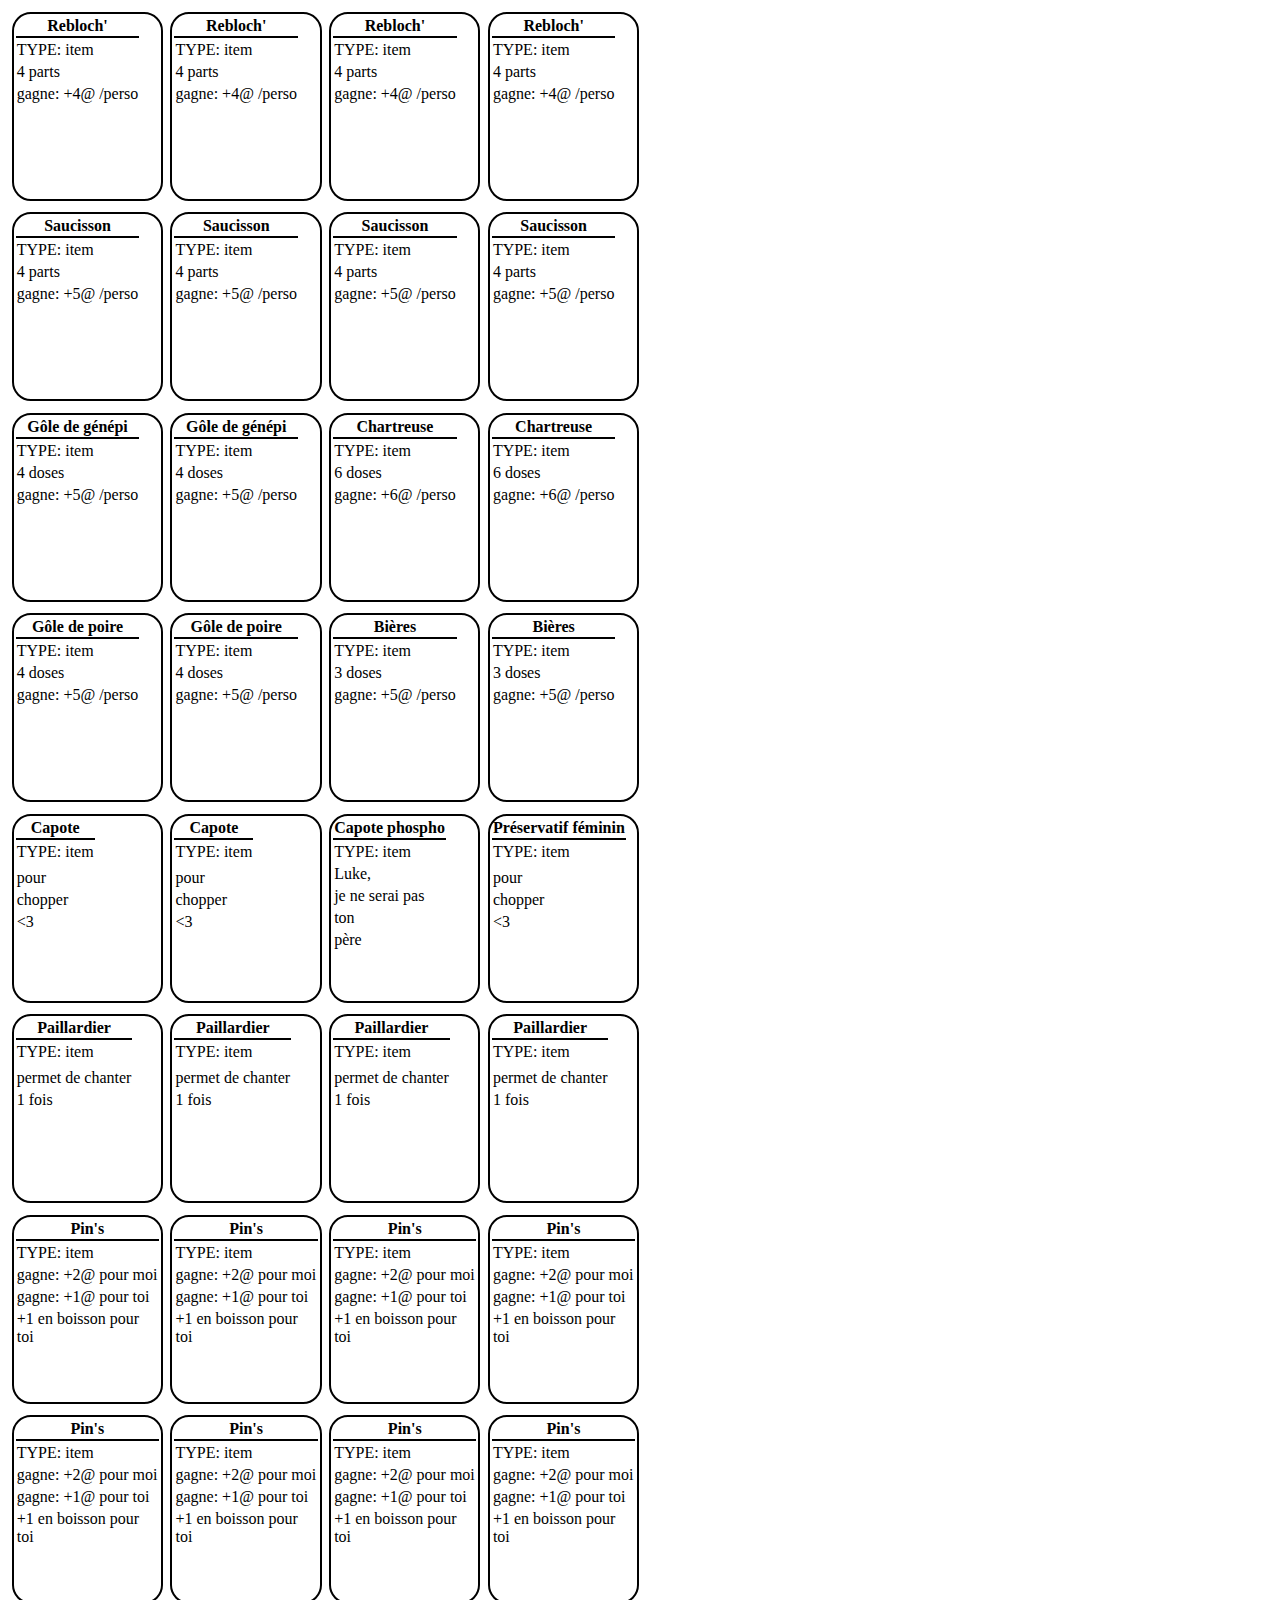
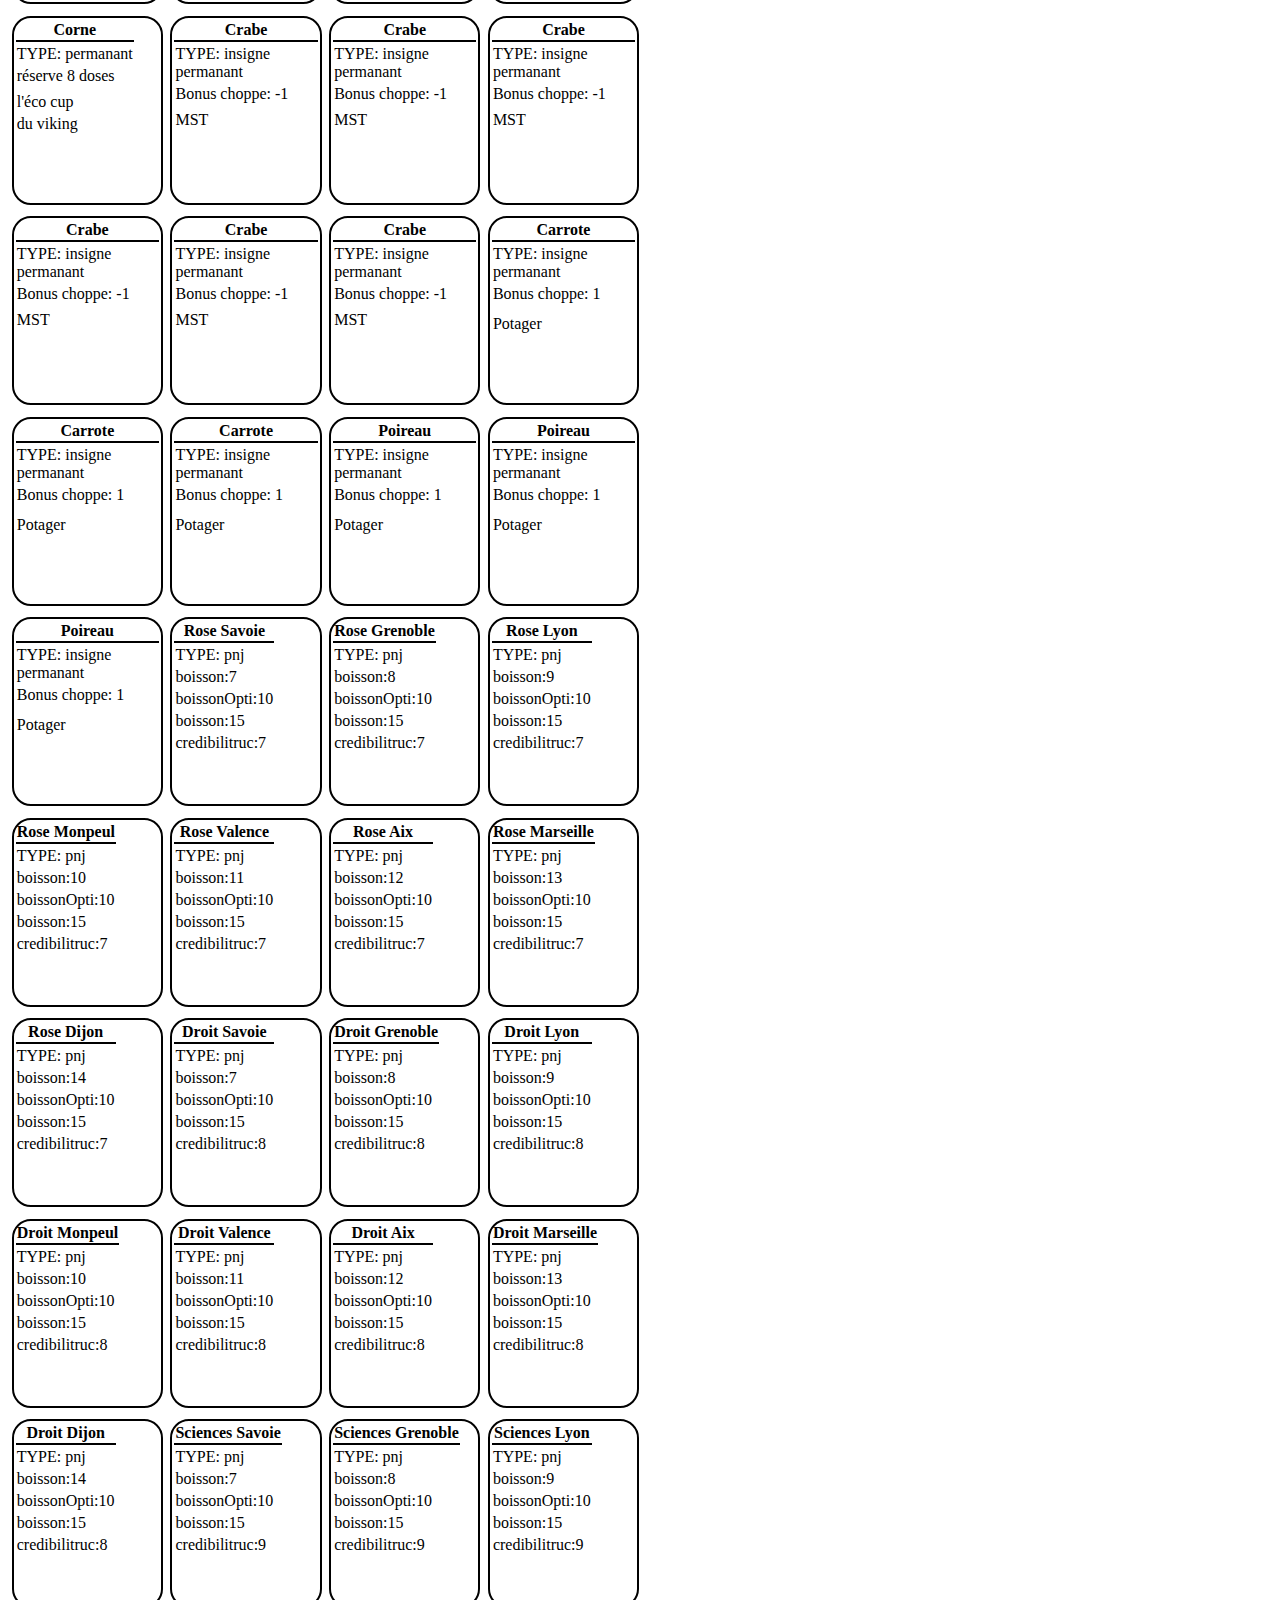
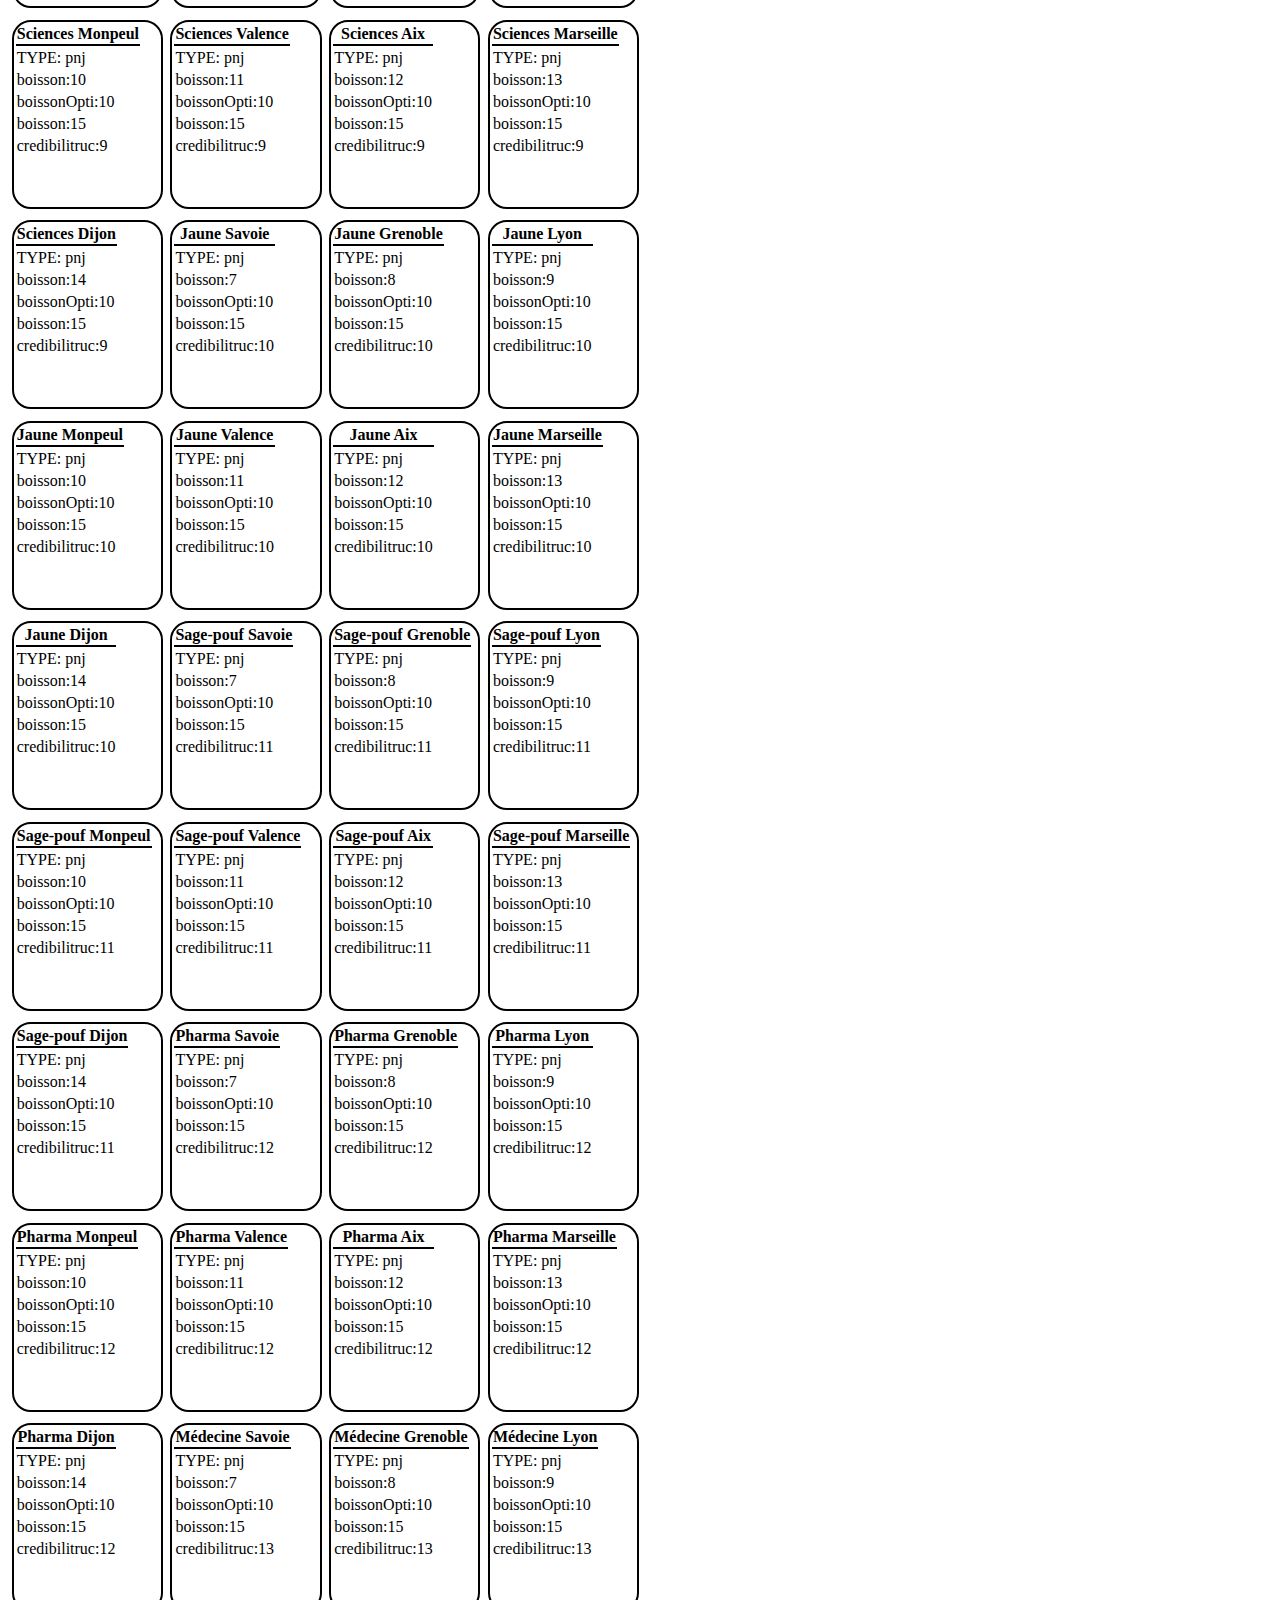
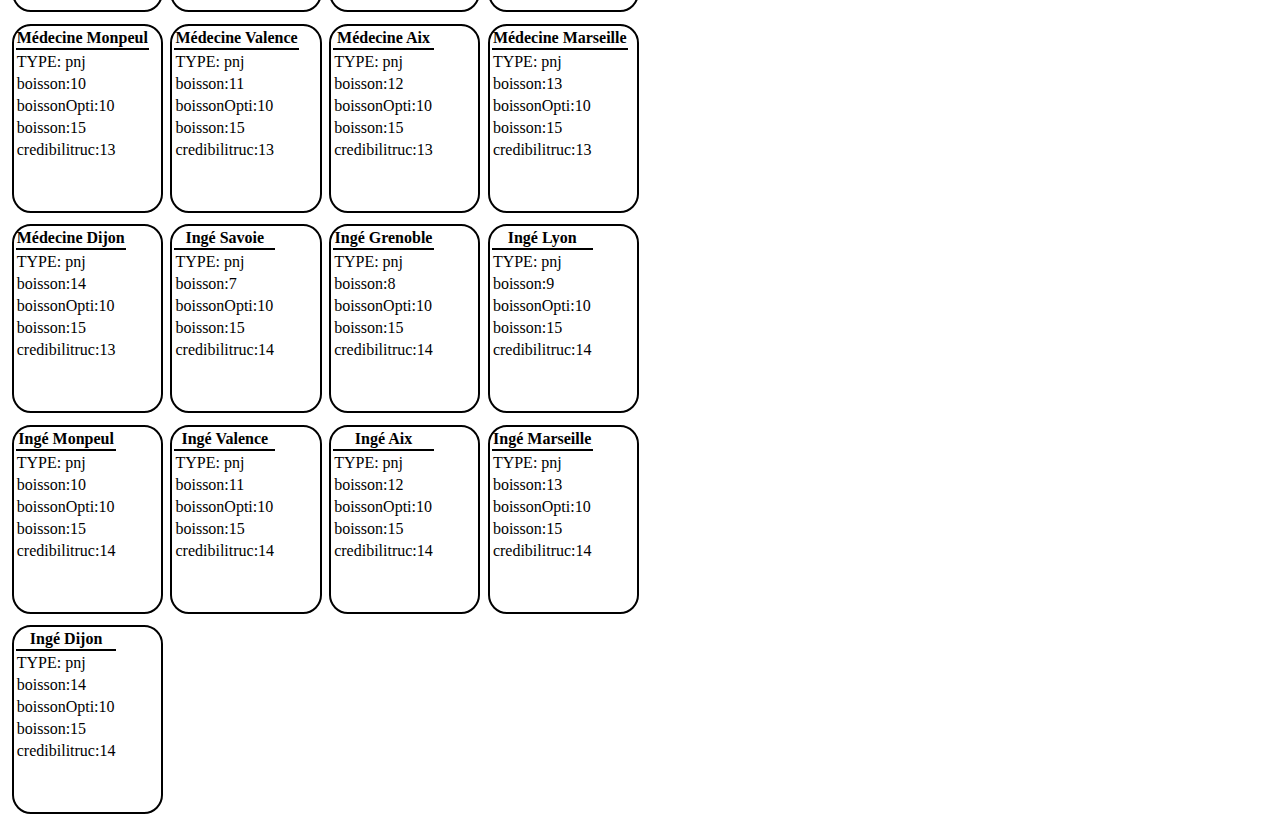
==== cartes.html @ f2baaf4b "suppression du verre" ====
<!DOCTYPE HTML>
<html>

<head>
    <title>Cartes Soluche papier</title>
    <meta charset="utf-8">
    <style>
        .carte {
            width: 4cm;
            height: 5cm;
            border-radius: 0.5cm;
            border-style: solid;
            border-width: 2px;
            border-color: black;
            display: inline-block;
            margin: 0.1cm;
        }
        th {
            border-bottom-style: solid;
            border-bottom-width: 2px;
            border-bottom-color: black;
        }
        body {
            width: 17.4cm;
        }
        </style>
    </head>
    <body id="body">

    </body>
    <script>
    
var cardList = [];

var rebloch = {
    title: 'Rebloch\'',
    line1: 'TYPE: item',
    line2: '4 parts',
    line3: 'gagne: +4@ /perso',
    line4: '',
    line5: '',
};
for (let time = 0; time < 4; time++) {
    cardList.push(rebloch);
}

var saucisson = {
    title: 'Saucisson',
    line1: 'TYPE: item',
    line2: '4 parts',
    line3: 'gagne: +5@ /perso',
    line4: '',
    line5: '',
};
for (let time = 0; time < 4; time++) {
    cardList.push(saucisson);
}

var genepi = {
    title: 'Gôle de génépi',
    line1: 'TYPE: item',
    line2: '4 doses',
    line3: 'gagne: +5@ /perso',
    line4: '',
    line5: '',
};
for (let time = 0; time < 2; time++) {
    cardList.push(genepi);
}

var chartreuse = {
    title: 'Chartreuse',
    line1: 'TYPE: item',
    line2: '6 doses',
    line3: 'gagne: +6@ /perso',
    line4: '',
    line5: '',
};
for (let time = 0; time < 2; time++) {
    cardList.push(chartreuse);
}

var poire = {
    title: 'Gôle de poire',
    line1: 'TYPE: item',
    line2: '4 doses',
    line3: 'gagne: +5@ /perso',
    line4: '',
    line5: '',
};
for (let time = 0; time < 2; time++) {
    cardList.push(poire);
}

var bieres = {
    title: 'Bières',
    line1: 'TYPE: item',
    line2: '3 doses',
    line3: 'gagne: +5@ /perso',
    line4: '',
    line5: '',
};
for (let time = 0; time < 2; time++) {
    cardList.push(bieres);
}

var capote = {
    title: 'Capote',
    line1: 'TYPE: item',
    line2: '',
    line3: ' pour',
    line4: ' chopper',
    line5: ' &lt;3',
};
for (let time = 0; time < 2; time++) {
    cardList.push(capote);
}

var capote = {
    title: 'Capote phospho',
    line1: 'TYPE: item',
    line2: ' Luke,',
    line3: ' je ne serai pas',
    line4: ' ton',
    line5: ' père',
};
for (let time = 0; time < 1; time++) {
    cardList.push(capote);
}

var capote = {
    title: 'Préservatif féminin',
    line1: 'TYPE: item',
    line2: '',
    line3: ' pour',
    line4: ' chopper',
    line5: ' &lt;3',
};
for (let time = 0; time < 1; time++) {
    cardList.push(capote);
}

var paillardier = {
    title: 'Paillardier',
    line1: 'TYPE: item',
    line2: '',
    line3: ' permet de chanter',
    line4: ' 1 fois',
    line5: '',
};
for (let time = 0; time < 4; time++) {
    cardList.push(paillardier);
}

var pins = {
    title: 'Pin\'s',
    line1: 'TYPE: item',
    line2: 'gagne: +2@ pour moi',
    line3: 'gagne: +1@ pour toi',
    line4: '+1 en boisson pour toi',
    line5: '',
};
for (let time = 0; time < 8; time++) {
    cardList.push(pins);
}

var corne = {
    title: 'Corne',
    line1: 'TYPE: permanant',
    line2: 'réserve 8 doses',
    line3: '',
    line4: 'l\'éco cup',
    line5: 'du viking',
};
for (let time = 0; time < 1; time++) {
    cardList.push(corne);
}

var crabe = {
    title: 'Crabe',
    line1: 'TYPE: insigne permanant',
    line2: 'Bonus choppe: -1',
    line3: '',
    line4: 'MST',
    line5: '',
};
for (let time = 0; time < 6; time++) {
    cardList.push(crabe);
}

var potager = {
    title: 'Carrote',
    line1: 'TYPE: insigne permanant',
    line2: 'Bonus choppe: 1',
    line3: '',
    line4: '',
    line5: 'Potager',
};
for (let time = 0; time < 3; time++) {
    cardList.push(potager);
}

var potager = {
    title: 'Poireau',
    line1: 'TYPE: insigne permanant',
    line2: 'Bonus choppe: 1',
    line3: '',
    line4: '',
    line5: 'Potager',
};
for (let time = 0; time < 3; time++) {
    cardList.push(potager);
}


var filieres = [
	"Rose",
	"Droit",
	"Sciences",
	"Jaune",
	"Sage-pouf",
	"Pharma",
	"Médecine",
	"Ingé",
];

var villes = [
	"Savoie",
	"Grenoble",
	"Lyon",
	"Monpeul",
	"Valence",
	"Aix",
	"Marseille",
	"Dijon"
]

for (var filiereIndex = 0; filiereIndex < filieres.length; filiereIndex++) {
	var filiere = filieres[filiereIndex];
	for (var villeIndex = 0; villeIndex < villes.length; villeIndex++) {
		var ville = villes[villeIndex];
        var pnj = {
            title: filiere+' '+ville,
            line1: "TYPE: pnj",
            line2: "boisson:"       + (7 + villeIndex),
            line3: "boissonOpti:"   + (10),
            line4: "boisson:"       + (15),
            line5: "credibilitruc:" + (7 + filiereIndex),
        };
        cardList.push(pnj);
	}
}



function buildCard(card) {
    var html = ''+
            '<table class="carte">'+
            '    <thead>'+
            '        <tr>'+
            '           <th>'+card.title+'</th>'+
            '        </tr>'+
            '   </thead>'+
            '   <tbody>'+
            '       <tr>'+
            '           <td>'+card.line1+'</td>'+
            '       </tr>'+
            '       <tr>'+
            '           <td>'+card.line2+'</td>'+
            '       </tr>'+
            '       <tr>'+
            '           <td>'+card.line3+'</td>'+
            '       </tr>'+
            '       <tr>'+
            '           <td>'+card.line4+'</td>'+
            '       </tr>'+
            '       <tr>'+
            '           <td>'+card.line5+'</td>'+
            '       </tr>'+
            '</tbody>'+
            '</table>';
    return html;
}

var html = '';
for (const card of cardList) {
    html += buildCard(card)
}

document.getElementById('body').innerHTML = html;
    </script>
</html>
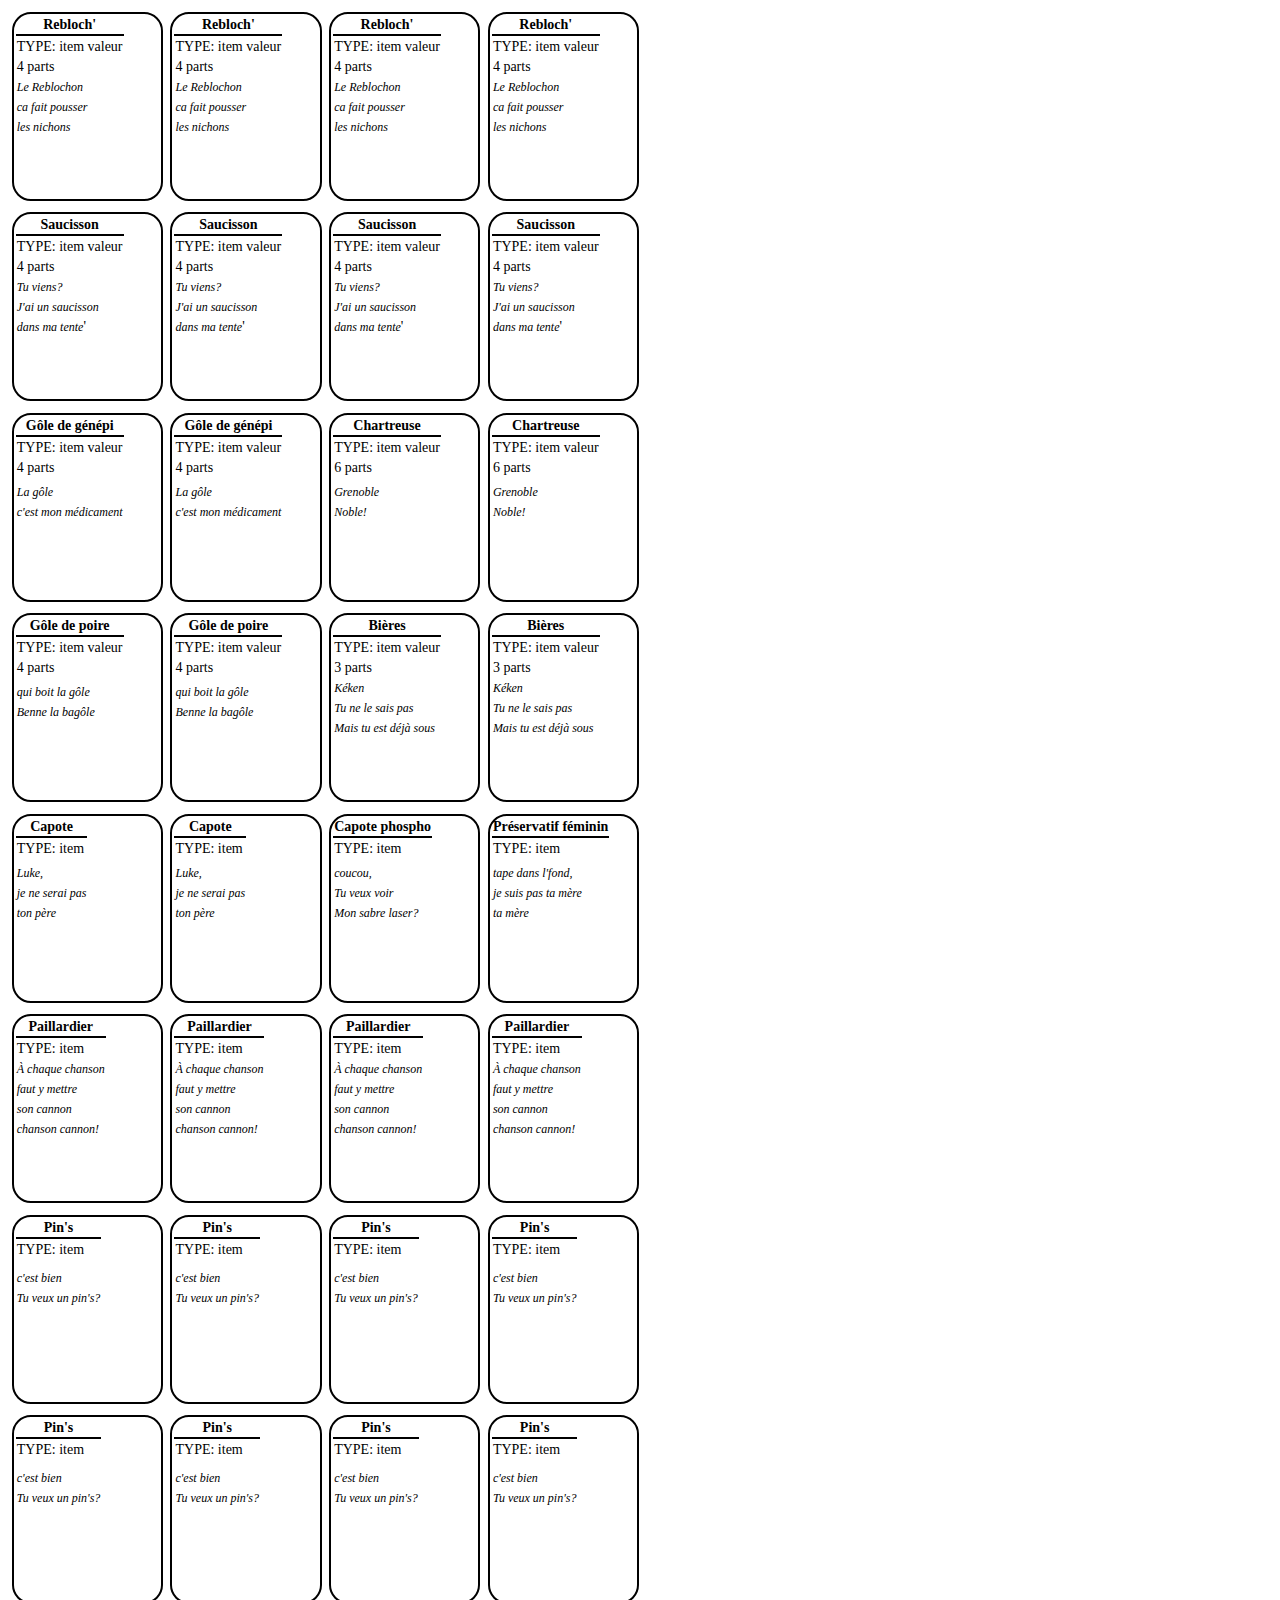
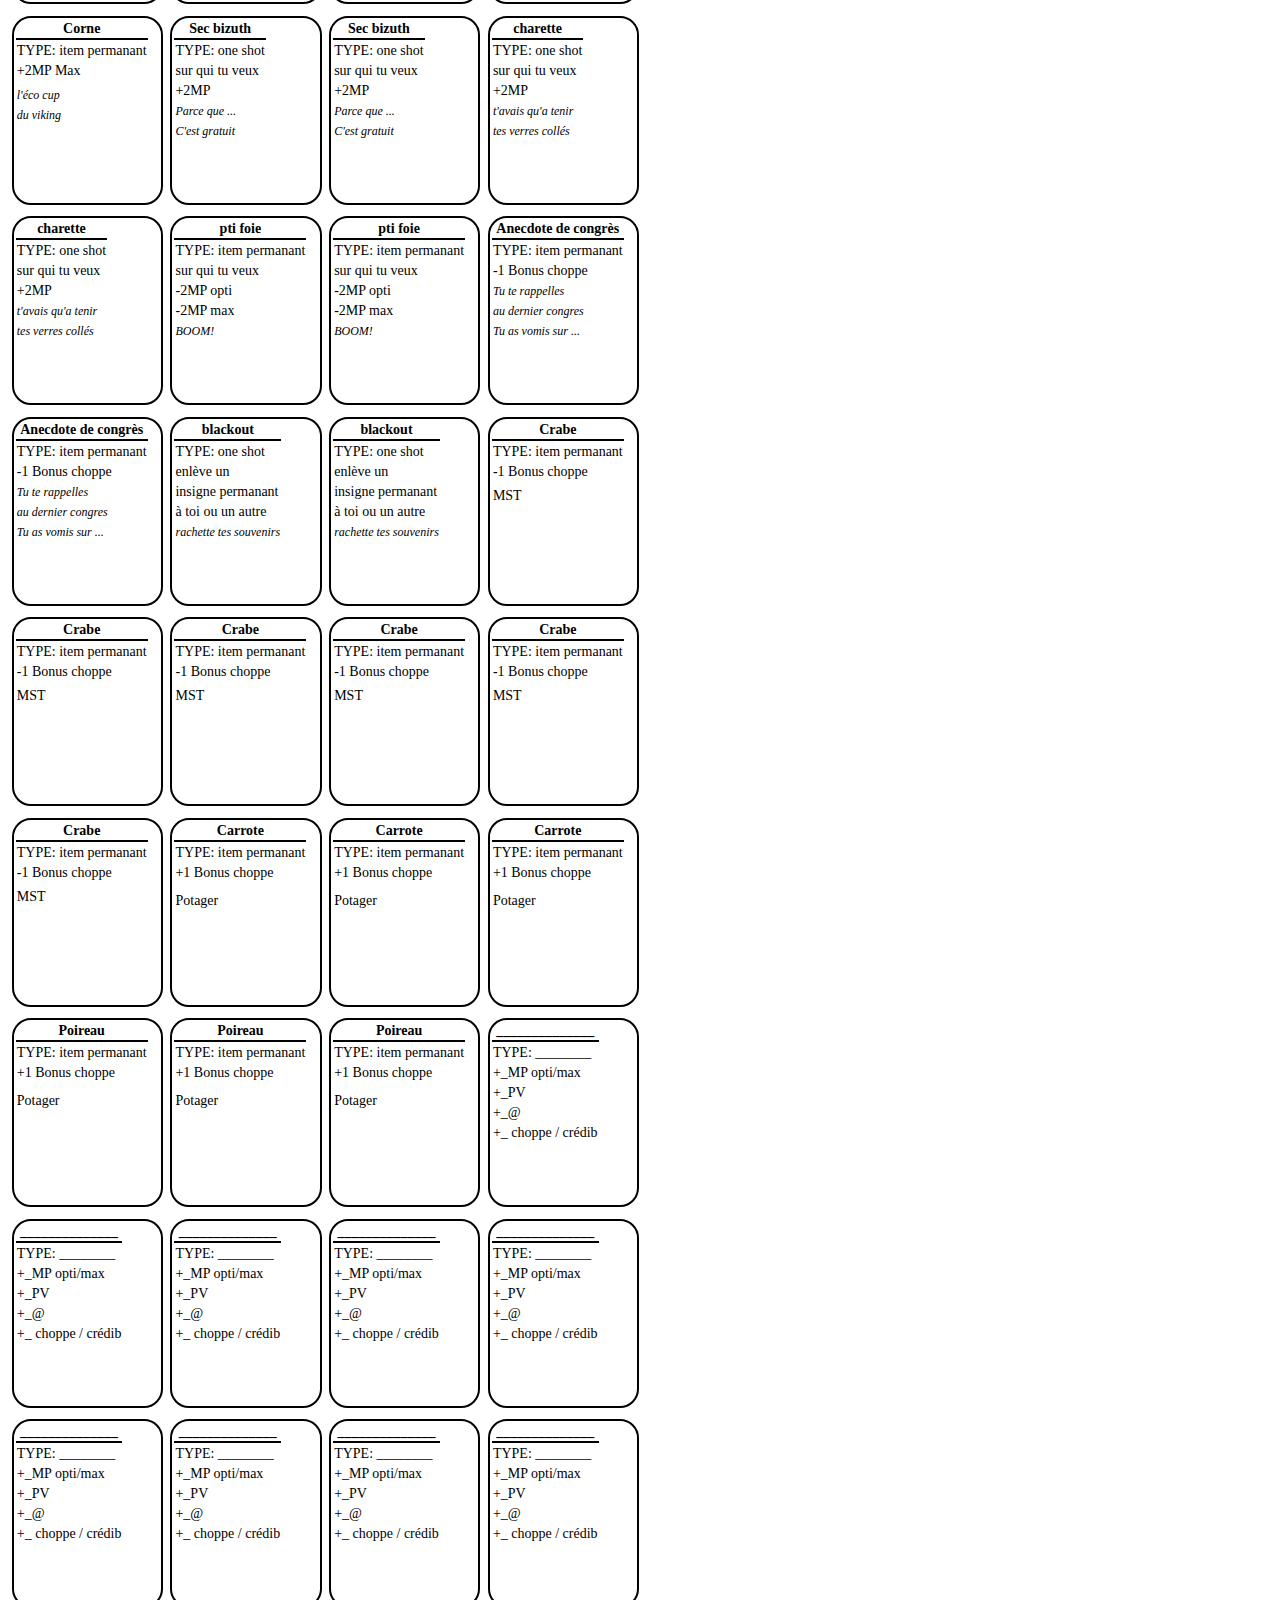
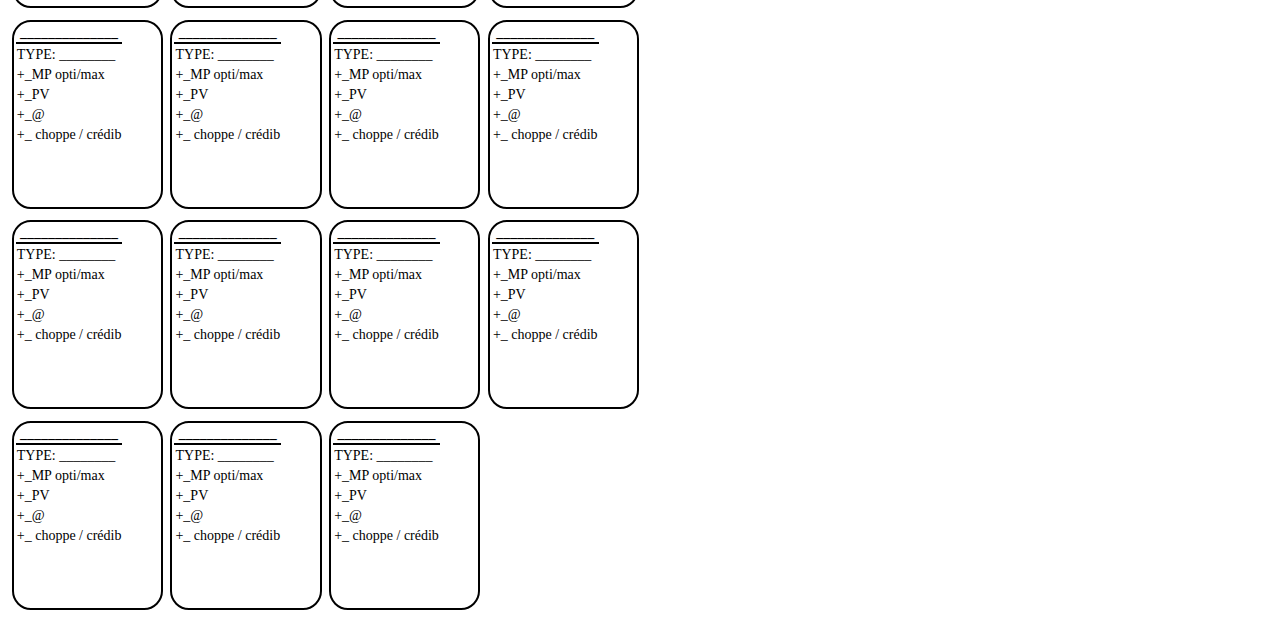
==== commit dd4217f0: "maj des cartes" ====
--- a/cartes.html
+++ b/cartes.html
@@ -1,5 +1,5 @@
 <!DOCTYPE HTML>
-<html>
+<html lang="fr">
 
 <head>
     <title>Cartes Soluche papier</title>
@@ -14,11 +14,16 @@
             border-color: black;
             display: inline-block;
             margin: 0.1cm;
+            page-break-inside: avoid;
+            font-size: 14px;
         }
         th {
             border-bottom-style: solid;
             border-bottom-width: 2px;
             border-bottom-color: black;
+        }
+        i {
+            font-size: 12px;
         }
         body {
             width: 17.4cm;
@@ -29,157 +34,219 @@
 
     </body>
     <script>
-    
-var cardList = [];
-
-var rebloch = {
+
+let cardList = [];
+
+const rebloch = {
     title: 'Rebloch\'',
-    line1: 'TYPE: item',
+    line1: 'TYPE: item valeur',
     line2: '4 parts',
-    line3: 'gagne: +4@ /perso',
-    line4: '',
-    line5: '',
+    line3: '<i>Le Reblochon</i>',
+    line4: '<i>ca fait pousser</i>',
+    line5: '<i>les nichons</i>',
 };
 for (let time = 0; time < 4; time++) {
     cardList.push(rebloch);
 }
 
-var saucisson = {
+const saucisson = {
     title: 'Saucisson',
-    line1: 'TYPE: item',
+    line1: 'TYPE: item valeur',
     line2: '4 parts',
-    line3: 'gagne: +5@ /perso',
-    line4: '',
-    line5: '',
+    line3: '<i>Tu viens?</i>',
+    line4: '<i>J\'ai un saucisson</i>',
+    line5: '<i>dans ma tente</i>\'',
 };
 for (let time = 0; time < 4; time++) {
     cardList.push(saucisson);
 }
 
-var genepi = {
+const genepi = {
     title: 'Gôle de génépi',
-    line1: 'TYPE: item',
-    line2: '4 doses',
-    line3: 'gagne: +5@ /perso',
-    line4: '',
-    line5: '',
+    line1: 'TYPE: item valeur',
+    line2: '4 parts',
+    line3: '',
+    line4: '<i>La gôle</i>',
+    line5: '<i>c\'est mon médicament</i>',
 };
 for (let time = 0; time < 2; time++) {
     cardList.push(genepi);
 }
 
-var chartreuse = {
+const chartreuse = {
     title: 'Chartreuse',
-    line1: 'TYPE: item',
-    line2: '6 doses',
-    line3: 'gagne: +6@ /perso',
-    line4: '',
-    line5: '',
+    line1: 'TYPE: item valeur',
+    line2: '6 parts',
+    line3: '',
+    line4: '<i>Grenoble</i>',
+    line5: '<i>Noble!</i>',
 };
 for (let time = 0; time < 2; time++) {
     cardList.push(chartreuse);
 }
 
-var poire = {
+const poire = {
     title: 'Gôle de poire',
-    line1: 'TYPE: item',
-    line2: '4 doses',
-    line3: 'gagne: +5@ /perso',
-    line4: '',
-    line5: '',
+    line1: 'TYPE: item valeur',
+    line2: '4 parts',
+    line3: '',
+    line4: '<i>qui boit la gôle</i>',
+    line5: '<i>Benne la bagôle</i>',
 };
 for (let time = 0; time < 2; time++) {
     cardList.push(poire);
 }
 
-var bieres = {
+const bieres = {
     title: 'Bières',
-    line1: 'TYPE: item',
-    line2: '3 doses',
-    line3: 'gagne: +5@ /perso',
-    line4: '',
-    line5: '',
+    line1: 'TYPE: item valeur',
+    line2: '3 parts',
+    line3: '<i>Kéken</i>',
+    line4: '<i>Tu ne le sais pas</i>',
+    line5: '<i>Mais tu est déjà sous</i>',
 };
 for (let time = 0; time < 2; time++) {
     cardList.push(bieres);
 }
 
-var capote = {
+const capote = {
     title: 'Capote',
     line1: 'TYPE: item',
-    line2: '',
-    line3: ' pour',
-    line4: ' chopper',
-    line5: ' &lt;3',
+    line2: '<i></i>',
+    line3: '<i>Luke,</i>',
+    line4: '<i>je ne serai pas</i>',
+    line5: '<i>ton père</i>',
 };
 for (let time = 0; time < 2; time++) {
     cardList.push(capote);
 }
 
-var capote = {
+const capotePH = {
     title: 'Capote phospho',
     line1: 'TYPE: item',
-    line2: ' Luke,',
-    line3: ' je ne serai pas',
-    line4: ' ton',
-    line5: ' père',
+    line2: '<i></i>',
+    line3: '<i>coucou,</i>',
+    line4: '<i>Tu veux voir</i>',
+    line5: '<i>Mon sabre laser?</i>',
 };
 for (let time = 0; time < 1; time++) {
-    cardList.push(capote);
-}
-
-var capote = {
+    cardList.push(capotePH);
+}
+
+const capoteFem = {
     title: 'Préservatif féminin',
     line1: 'TYPE: item',
-    line2: '',
-    line3: ' pour',
-    line4: ' chopper',
-    line5: ' &lt;3',
+    line2: '<i></i>',
+    line3: '<i>tape dans l\'fond,</i>',
+    line4: '<i>je suis pas ta mère</i>',
+    line5: '<i>ta mère</i>',
 };
 for (let time = 0; time < 1; time++) {
-    cardList.push(capote);
-}
-
-var paillardier = {
+    cardList.push(capoteFem);
+}
+
+const paillardier = {
     title: 'Paillardier',
     line1: 'TYPE: item',
-    line2: '',
-    line3: ' permet de chanter',
-    line4: ' 1 fois',
-    line5: '',
+    line2: '<i>À chaque chanson</i>',
+    line3: '<i>faut y mettre</i>',
+    line4: '<i>son cannon</i>',
+    line5: '<i>chanson cannon!</i>',
 };
 for (let time = 0; time < 4; time++) {
     cardList.push(paillardier);
 }
 
-var pins = {
+const pins = {
     title: 'Pin\'s',
     line1: 'TYPE: item',
-    line2: 'gagne: +2@ pour moi',
-    line3: 'gagne: +1@ pour toi',
-    line4: '+1 en boisson pour toi',
-    line5: '',
+    line2: '<i></i>',
+    line3: '<i></i>',
+    line4: '<i>c\'est bien</i>',
+    line5: '<i>Tu veux un pin\'s?</i>',
 };
 for (let time = 0; time < 8; time++) {
     cardList.push(pins);
 }
 
-var corne = {
+const corne = {
     title: 'Corne',
-    line1: 'TYPE: permanant',
-    line2: 'réserve 8 doses',
-    line3: '',
-    line4: 'l\'éco cup',
-    line5: 'du viking',
+    line1: 'TYPE: item permanant',
+    line2: '+2MP Max',
+    line3: '',
+    line4: '<i>l\'éco cup</i>',
+    line5: '<i>du viking</i>',
 };
 for (let time = 0; time < 1; time++) {
     cardList.push(corne);
 }
 
-var crabe = {
+// one shot
+const secBizuth = {
+    title: 'Sec bizuth',
+    line1: 'TYPE: one shot',
+    line2: 'sur qui tu veux',
+    line3: '+2MP',
+    line4: '<i>Parce que ...</i>',
+    line5: '<i>C\'est gratuit</i>',
+};
+for (let time = 0; time < 2; time++) {
+    cardList.push(secBizuth);
+}
+
+const charette = {
+    title: 'charette',
+    line1: 'TYPE: one shot',
+    line2: 'sur qui tu veux',
+    line3: '+2MP',
+    line4: '<i>t\'avais qu\'a tenir</i>',
+    line5: '<i>tes verres collés</i>',
+};
+for (let time = 0; time < 2; time++) {
+    cardList.push(charette);
+}
+
+const ptiFoie = {
+    title: 'pti foie',
+    line1: 'TYPE: item permanant',
+    line2: 'sur qui tu veux',
+    line3: '-2MP opti',
+    line4: '-2MP max',
+    line5: '<i>BOOM!</i>',
+};
+for (let time = 0; time < 2; time++) {
+    cardList.push(ptiFoie);
+}
+
+const Anecdote = {
+    title: 'Anecdote de congrès',
+    line1: 'TYPE: item permanant',
+    line2: '-1 Bonus choppe',
+    line3: '<i>Tu te rappelles</i>',
+    line4: '<i>au dernier congres</i>',
+    line5: '<i>Tu as vomis sur ...</i>',
+};
+for (let time = 0; time < 2; time++) {
+    cardList.push(Anecdote);
+}
+
+const blackout = {
+    title: 'blackout',
+    line1: 'TYPE: one shot',
+    line2: 'enlève un',
+    line3: 'insigne permanant',
+    line4: 'à toi ou un autre',
+    line5: '<i>rachette tes souvenirs</i>',
+};
+for (let time = 0; time < 2; time++) {
+    cardList.push(blackout);
+}
+
+// cartes hors pioche
+const crabe = {
     title: 'Crabe',
-    line1: 'TYPE: insigne permanant',
-    line2: 'Bonus choppe: -1',
+    line1: 'TYPE: item permanant',
+    line2: '-1 Bonus choppe',
     line3: '',
     line4: 'MST',
     line5: '',
@@ -188,101 +255,72 @@
     cardList.push(crabe);
 }
 
-var potager = {
+const Carrote = {
     title: 'Carrote',
-    line1: 'TYPE: insigne permanant',
-    line2: 'Bonus choppe: 1',
+    line1: 'TYPE: item permanant',
+    line2: '+1 Bonus choppe',
     line3: '',
     line4: '',
     line5: 'Potager',
 };
 for (let time = 0; time < 3; time++) {
-    cardList.push(potager);
-}
-
-var potager = {
+    cardList.push(Carrote);
+}
+
+const Poireau = {
     title: 'Poireau',
-    line1: 'TYPE: insigne permanant',
-    line2: 'Bonus choppe: 1',
+    line1: 'TYPE: item permanant',
+    line2: '+1 Bonus choppe',
     line3: '',
     line4: '',
     line5: 'Potager',
 };
 for (let time = 0; time < 3; time++) {
-    cardList.push(potager);
-}
-
-
-var filieres = [
-	"Rose",
-	"Droit",
-	"Sciences",
-	"Jaune",
-	"Sage-pouf",
-	"Pharma",
-	"Médecine",
-	"Ingé",
-];
-
-var villes = [
-	"Savoie",
-	"Grenoble",
-	"Lyon",
-	"Monpeul",
-	"Valence",
-	"Aix",
-	"Marseille",
-	"Dijon"
-]
-
-for (var filiereIndex = 0; filiereIndex < filieres.length; filiereIndex++) {
-	var filiere = filieres[filiereIndex];
-	for (var villeIndex = 0; villeIndex < villes.length; villeIndex++) {
-		var ville = villes[villeIndex];
-        var pnj = {
-            title: filiere+' '+ville,
-            line1: "TYPE: pnj",
-            line2: "boisson:"       + (7 + villeIndex),
-            line3: "boissonOpti:"   + (10),
-            line4: "boisson:"       + (15),
-            line5: "credibilitruc:" + (7 + filiereIndex),
-        };
-        cardList.push(pnj);
-	}
-}
-
+    cardList.push(Poireau);
+}
+
+const vide = {
+    title: '______________',
+    line1: 'TYPE: ________',
+    line2: '+_MP opti/max',
+    line3: '+_PV',
+    line4: '+_@',
+    line5: '+_ choppe / crédib',
+};
+for (let time = 0; time < 20; time++) {
+    cardList.push(vide);
+}
 
 
 function buildCard(card) {
-    var html = ''+
-            '<table class="carte">'+
-            '    <thead>'+
-            '        <tr>'+
-            '           <th>'+card.title+'</th>'+
-            '        </tr>'+
-            '   </thead>'+
-            '   <tbody>'+
-            '       <tr>'+
-            '           <td>'+card.line1+'</td>'+
-            '       </tr>'+
-            '       <tr>'+
-            '           <td>'+card.line2+'</td>'+
-            '       </tr>'+
-            '       <tr>'+
-            '           <td>'+card.line3+'</td>'+
-            '       </tr>'+
-            '       <tr>'+
-            '           <td>'+card.line4+'</td>'+
-            '       </tr>'+
-            '       <tr>'+
-            '           <td>'+card.line5+'</td>'+
-            '       </tr>'+
-            '</tbody>'+
-            '</table>';
-    return html;
-}
-
-var html = '';
+    return '' +
+        '<table class="carte">' +
+        '    <thead>' +
+        '        <tr>' +
+        '           <th>' + card.title + '</th>' +
+        '        </tr>' +
+        '   </thead>' +
+        '   <tbody>' +
+        '       <tr>' +
+        '           <td>' + card.line1 + '</td>' +
+        '       </tr>' +
+        '       <tr>' +
+        '           <td>' + card.line2 + '</td>' +
+        '       </tr>' +
+        '       <tr>' +
+        '           <td>' + card.line3 + '</td>' +
+        '       </tr>' +
+        '       <tr>' +
+        '           <td>' + card.line4 + '</td>' +
+        '       </tr>' +
+        '       <tr>' +
+        '           <td>' + card.line5 + '</td>' +
+        '       </tr>' +
+        '</tbody>' +
+        '</table>';
+}
+
+let html = '';
 for (const card of cardList) {
     html += buildCard(card)
 }
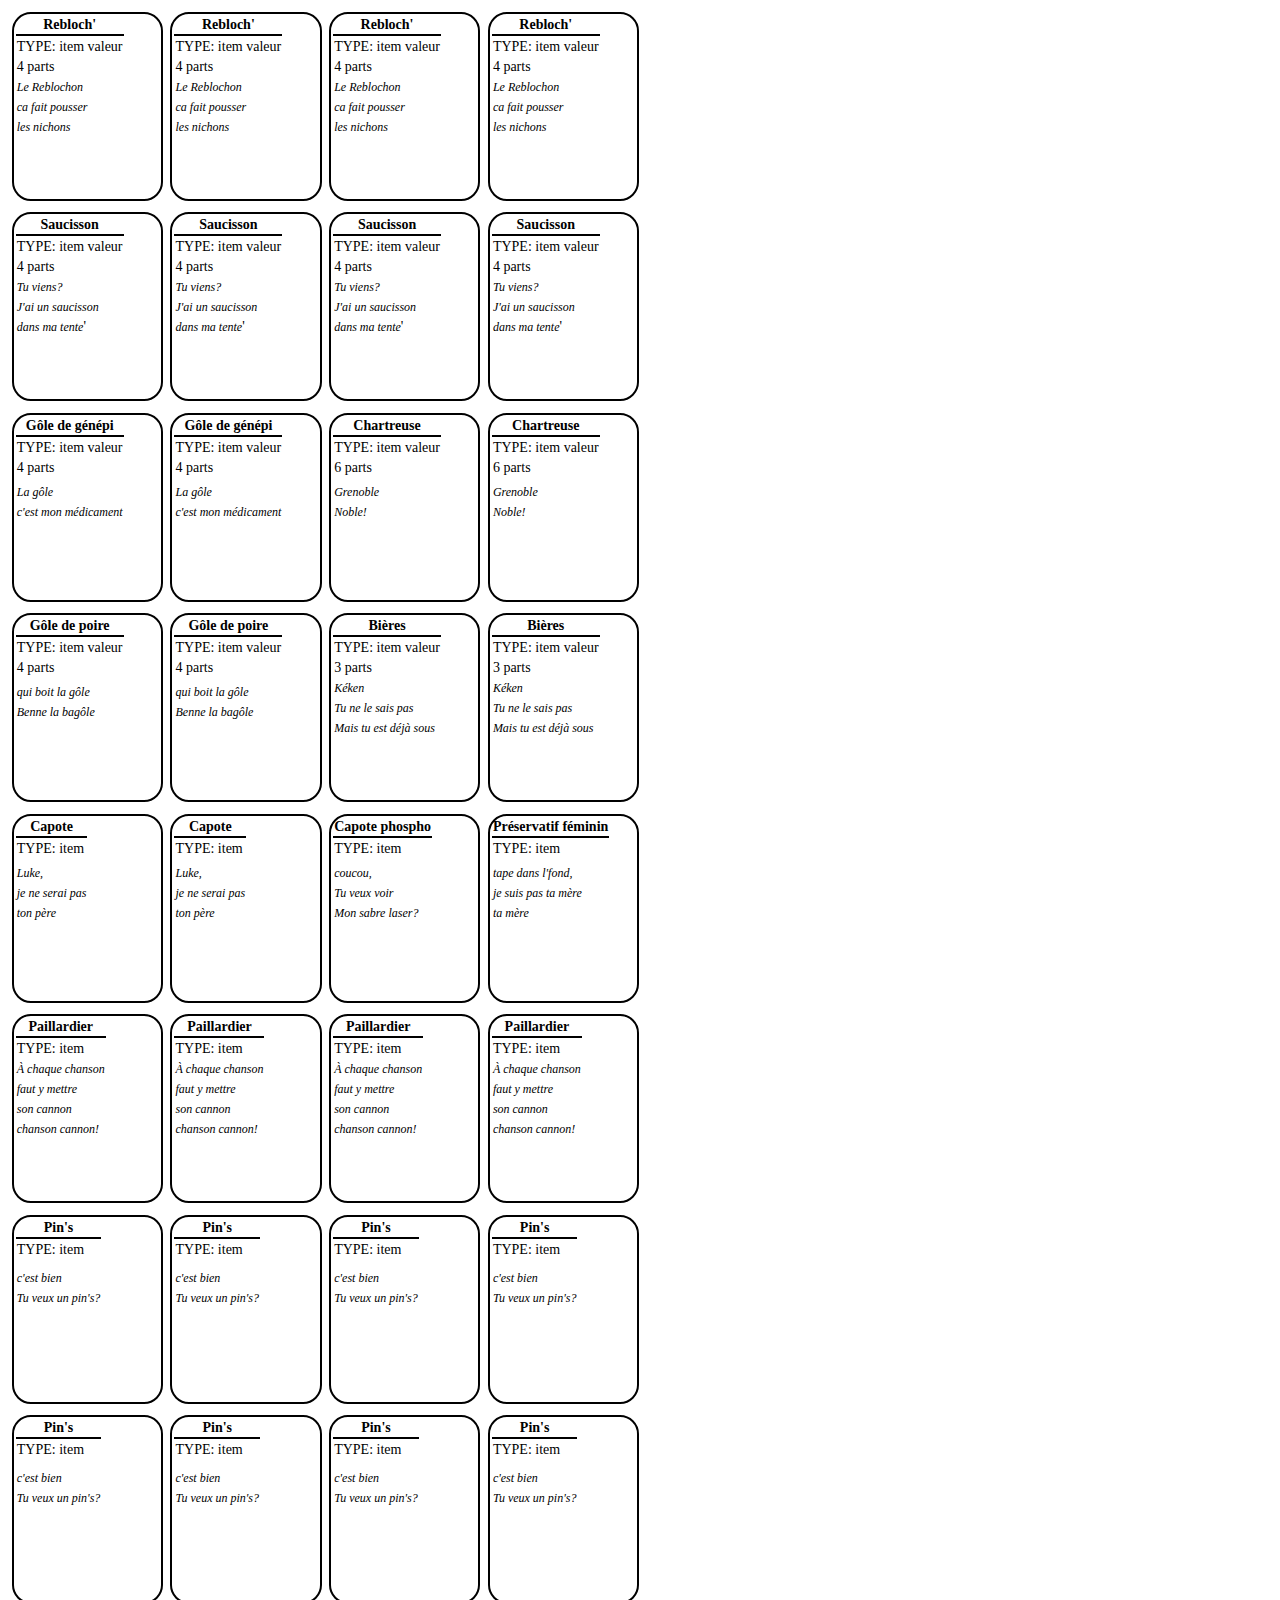
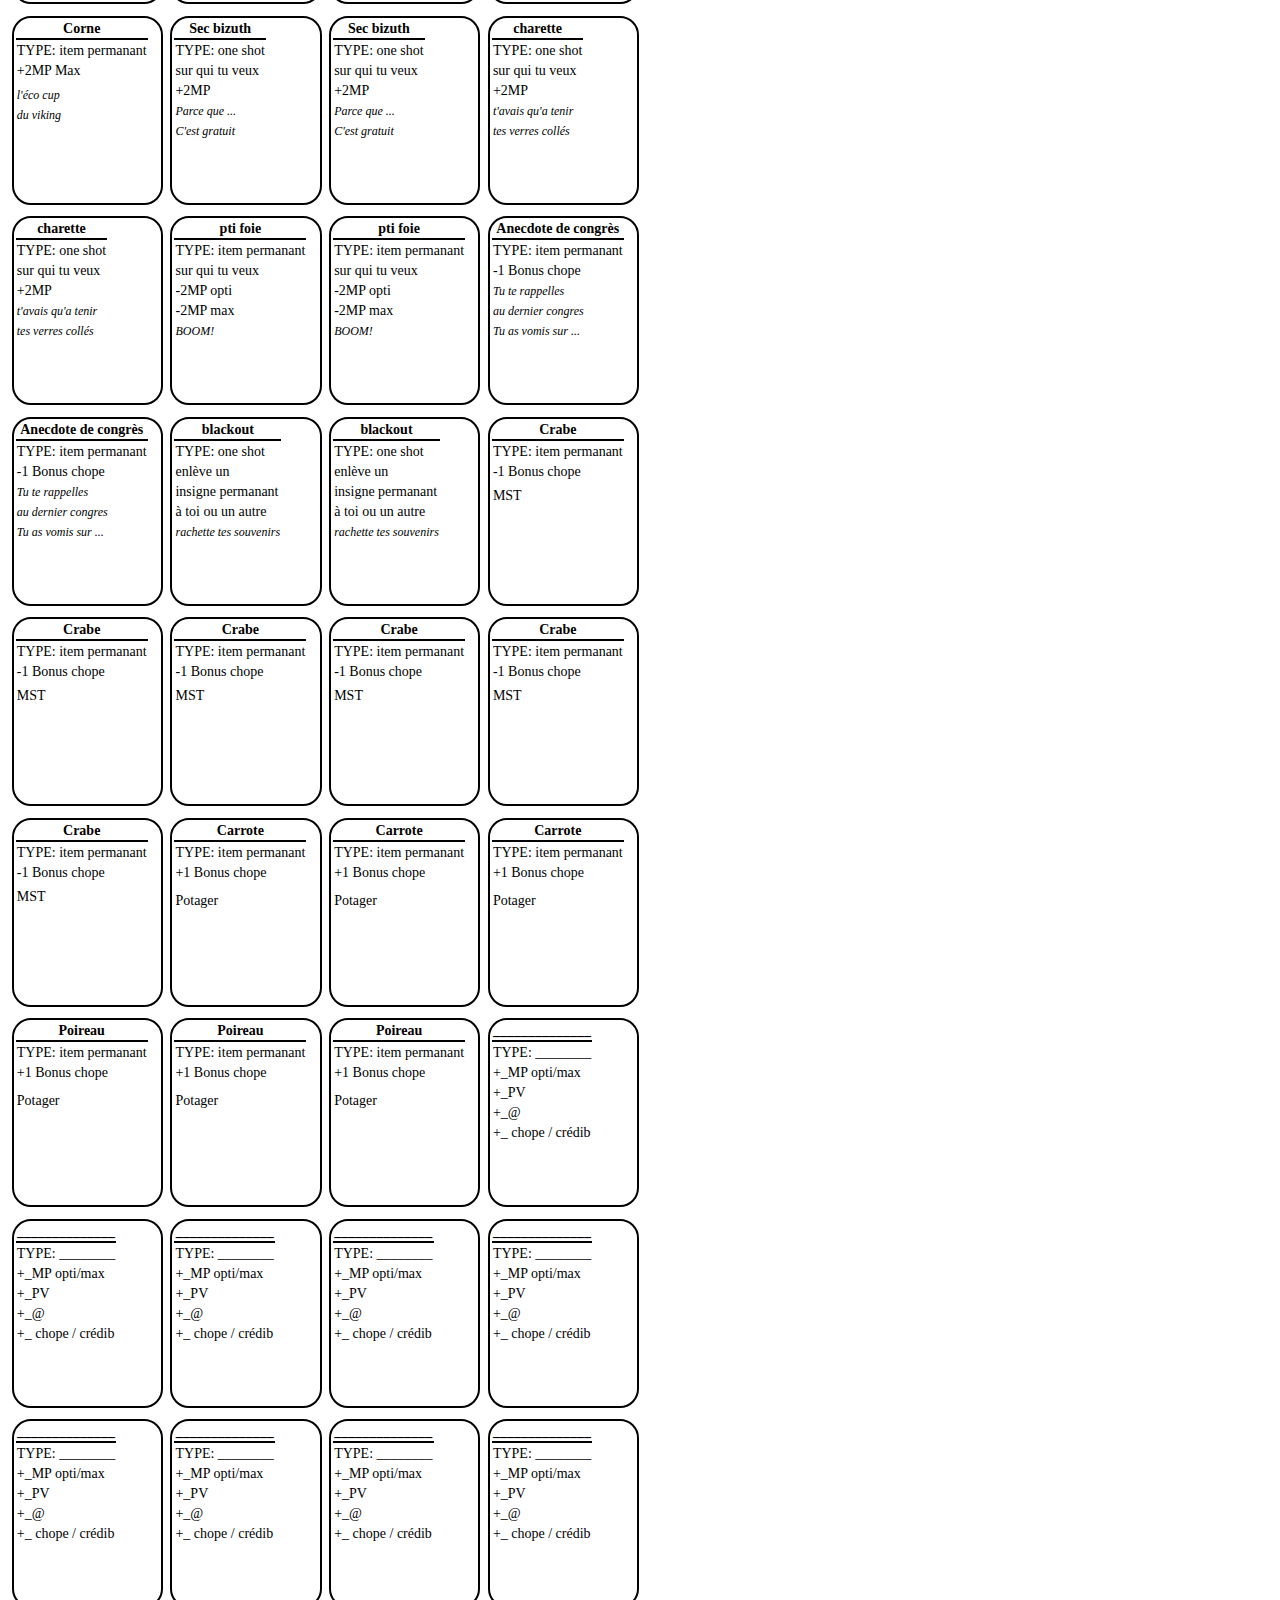
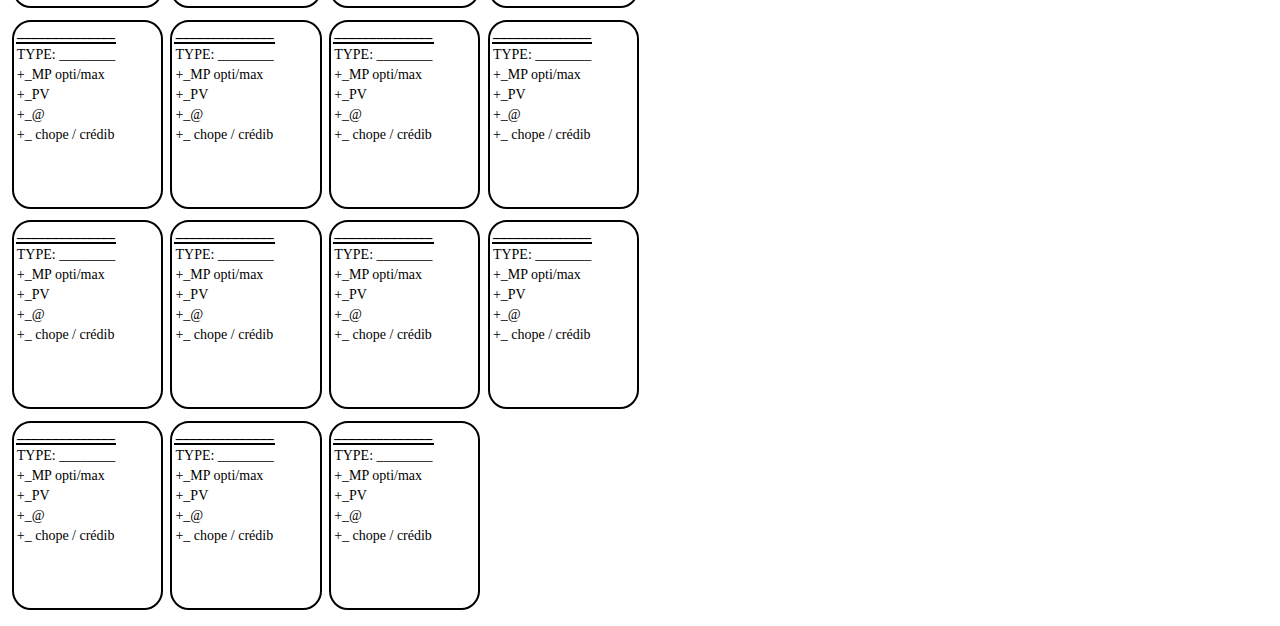
==== commit 855a0a8d: "fix typos" ====
--- a/cartes.html
+++ b/cartes.html
@@ -221,7 +221,7 @@
 const Anecdote = {
     title: 'Anecdote de congrès',
     line1: 'TYPE: item permanant',
-    line2: '-1 Bonus choppe',
+    line2: '-1 Bonus chope',
     line3: '<i>Tu te rappelles</i>',
     line4: '<i>au dernier congres</i>',
     line5: '<i>Tu as vomis sur ...</i>',
@@ -246,7 +246,7 @@
 const crabe = {
     title: 'Crabe',
     line1: 'TYPE: item permanant',
-    line2: '-1 Bonus choppe',
+    line2: '-1 Bonus chope',
     line3: '',
     line4: 'MST',
     line5: '',
@@ -258,7 +258,7 @@
 const Carrote = {
     title: 'Carrote',
     line1: 'TYPE: item permanant',
-    line2: '+1 Bonus choppe',
+    line2: '+1 Bonus chope',
     line3: '',
     line4: '',
     line5: 'Potager',
@@ -270,7 +270,7 @@
 const Poireau = {
     title: 'Poireau',
     line1: 'TYPE: item permanant',
-    line2: '+1 Bonus choppe',
+    line2: '+1 Bonus chope',
     line3: '',
     line4: '',
     line5: 'Potager',
@@ -285,7 +285,7 @@
     line2: '+_MP opti/max',
     line3: '+_PV',
     line4: '+_@',
-    line5: '+_ choppe / crédib',
+    line5: '+_ chope / crédib',
 };
 for (let time = 0; time < 20; time++) {
     cardList.push(vide);
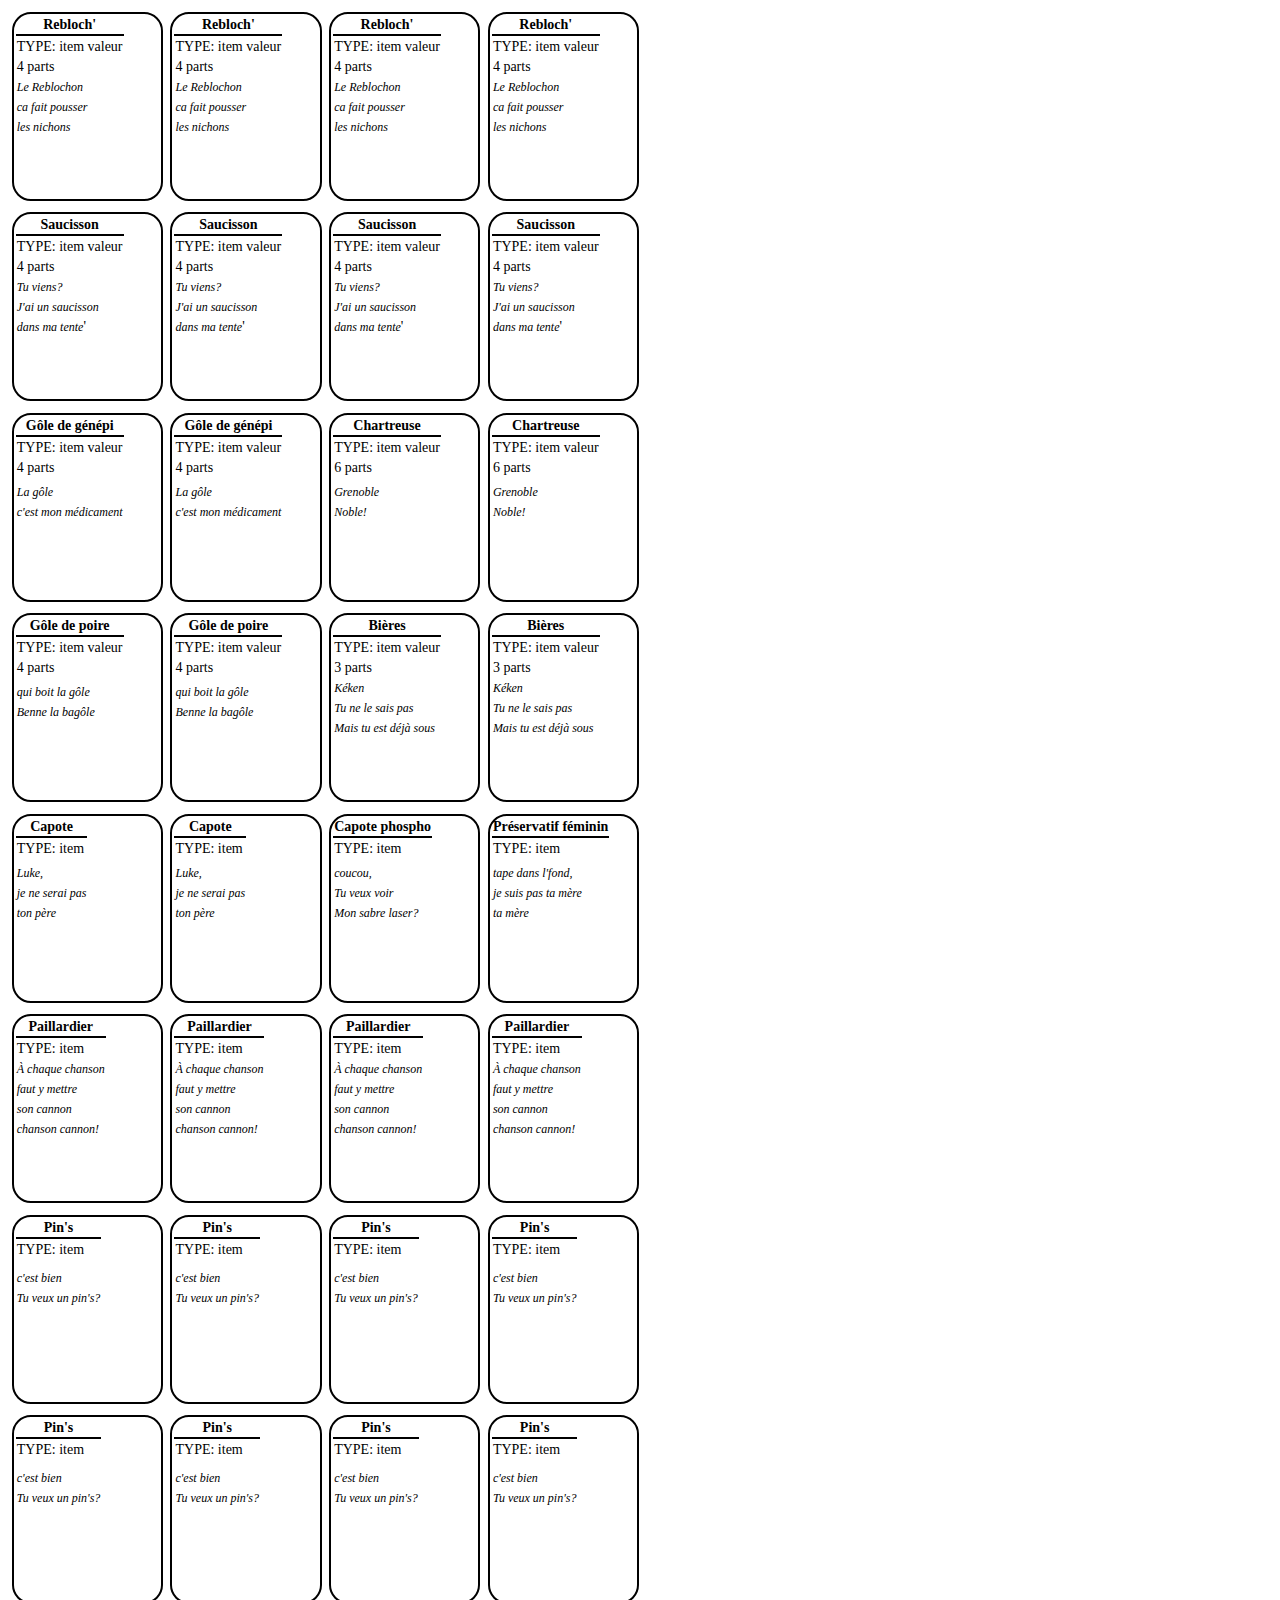
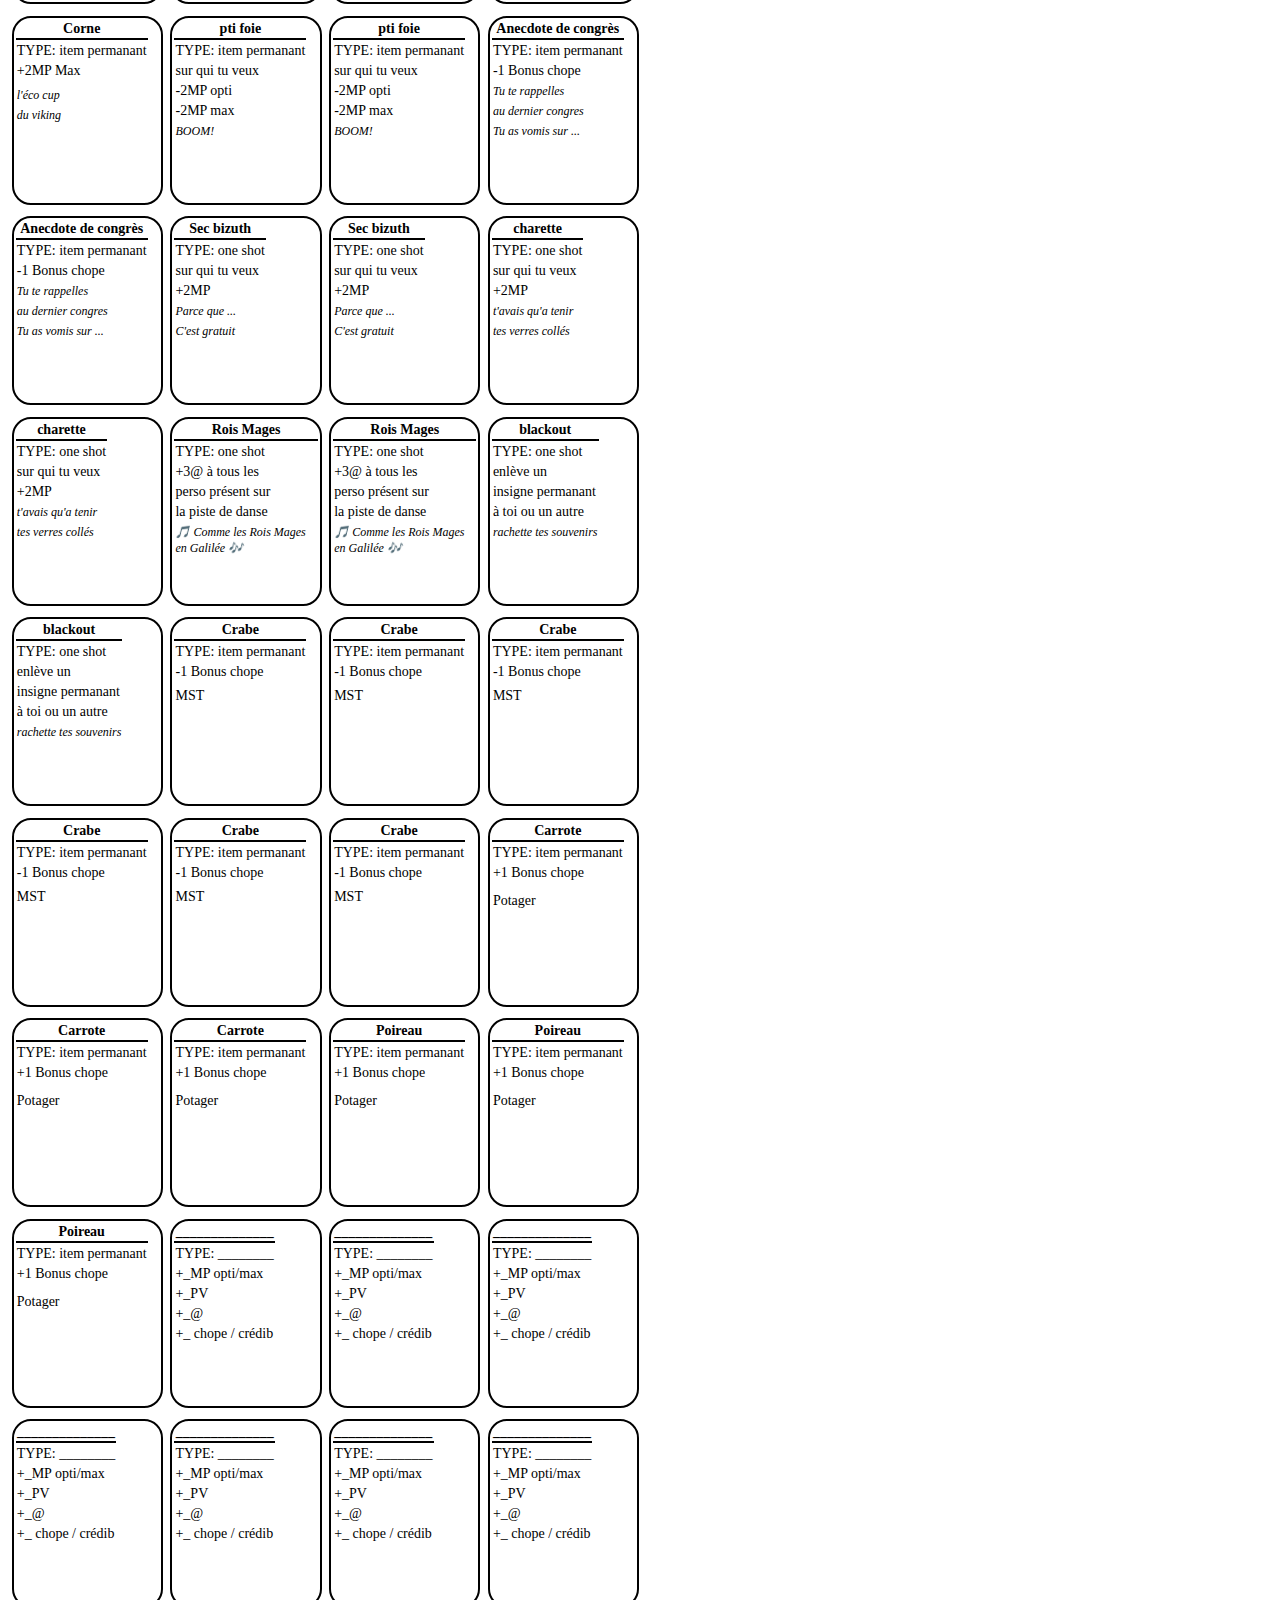
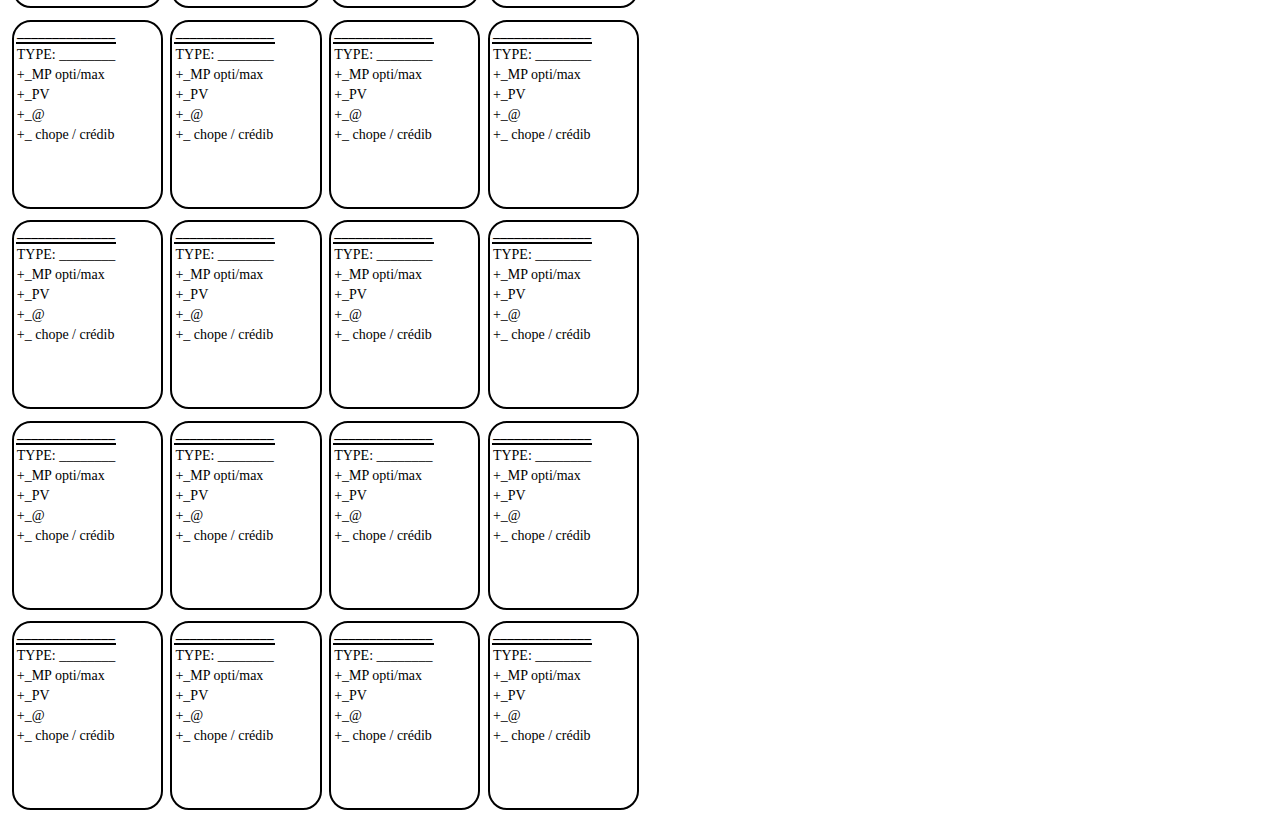
==== commit 3079639a: "ajouter de la carte rois mages" ====
--- a/cartes.html
+++ b/cartes.html
@@ -181,6 +181,30 @@
     cardList.push(corne);
 }
 
+const ptiFoie = {
+    title: 'pti foie',
+    line1: 'TYPE: item permanant',
+    line2: 'sur qui tu veux',
+    line3: '-2MP opti',
+    line4: '-2MP max',
+    line5: '<i>BOOM!</i>',
+};
+for (let time = 0; time < 2; time++) {
+    cardList.push(ptiFoie);
+}
+
+const Anecdote = {
+    title: 'Anecdote de congrès',
+    line1: 'TYPE: item permanant',
+    line2: '-1 Bonus chope',
+    line3: '<i>Tu te rappelles</i>',
+    line4: '<i>au dernier congres</i>',
+    line5: '<i>Tu as vomis sur ...</i>',
+};
+for (let time = 0; time < 2; time++) {
+    cardList.push(Anecdote);
+}
+
 // one shot
 const secBizuth = {
     title: 'Sec bizuth',
@@ -206,28 +230,16 @@
     cardList.push(charette);
 }
 
-const ptiFoie = {
-    title: 'pti foie',
-    line1: 'TYPE: item permanant',
-    line2: 'sur qui tu veux',
-    line3: '-2MP opti',
-    line4: '-2MP max',
-    line5: '<i>BOOM!</i>',
-};
-for (let time = 0; time < 2; time++) {
-    cardList.push(ptiFoie);
-}
-
-const Anecdote = {
-    title: 'Anecdote de congrès',
-    line1: 'TYPE: item permanant',
-    line2: '-1 Bonus chope',
-    line3: '<i>Tu te rappelles</i>',
-    line4: '<i>au dernier congres</i>',
-    line5: '<i>Tu as vomis sur ...</i>',
-};
-for (let time = 0; time < 2; time++) {
-    cardList.push(Anecdote);
+const roisMages = {
+    title: 'Rois Mages',
+    line1: 'TYPE: one shot',
+    line2: '+3@ à tous les',
+    line3: 'perso présent sur',
+    line4: 'la piste de danse',
+    line5: '<i>🎵 Comme les Rois Mages en Galilée 🎶</i>',
+};
+for (let time = 0; time < 2; time++) {
+    cardList.push(roisMages);
 }
 
 const blackout = {
@@ -287,7 +299,7 @@
     line4: '+_@',
     line5: '+_ chope / crédib',
 };
-for (let time = 0; time < 20; time++) {
+for (let time = 0; time < 23; time++) {
     cardList.push(vide);
 }
 
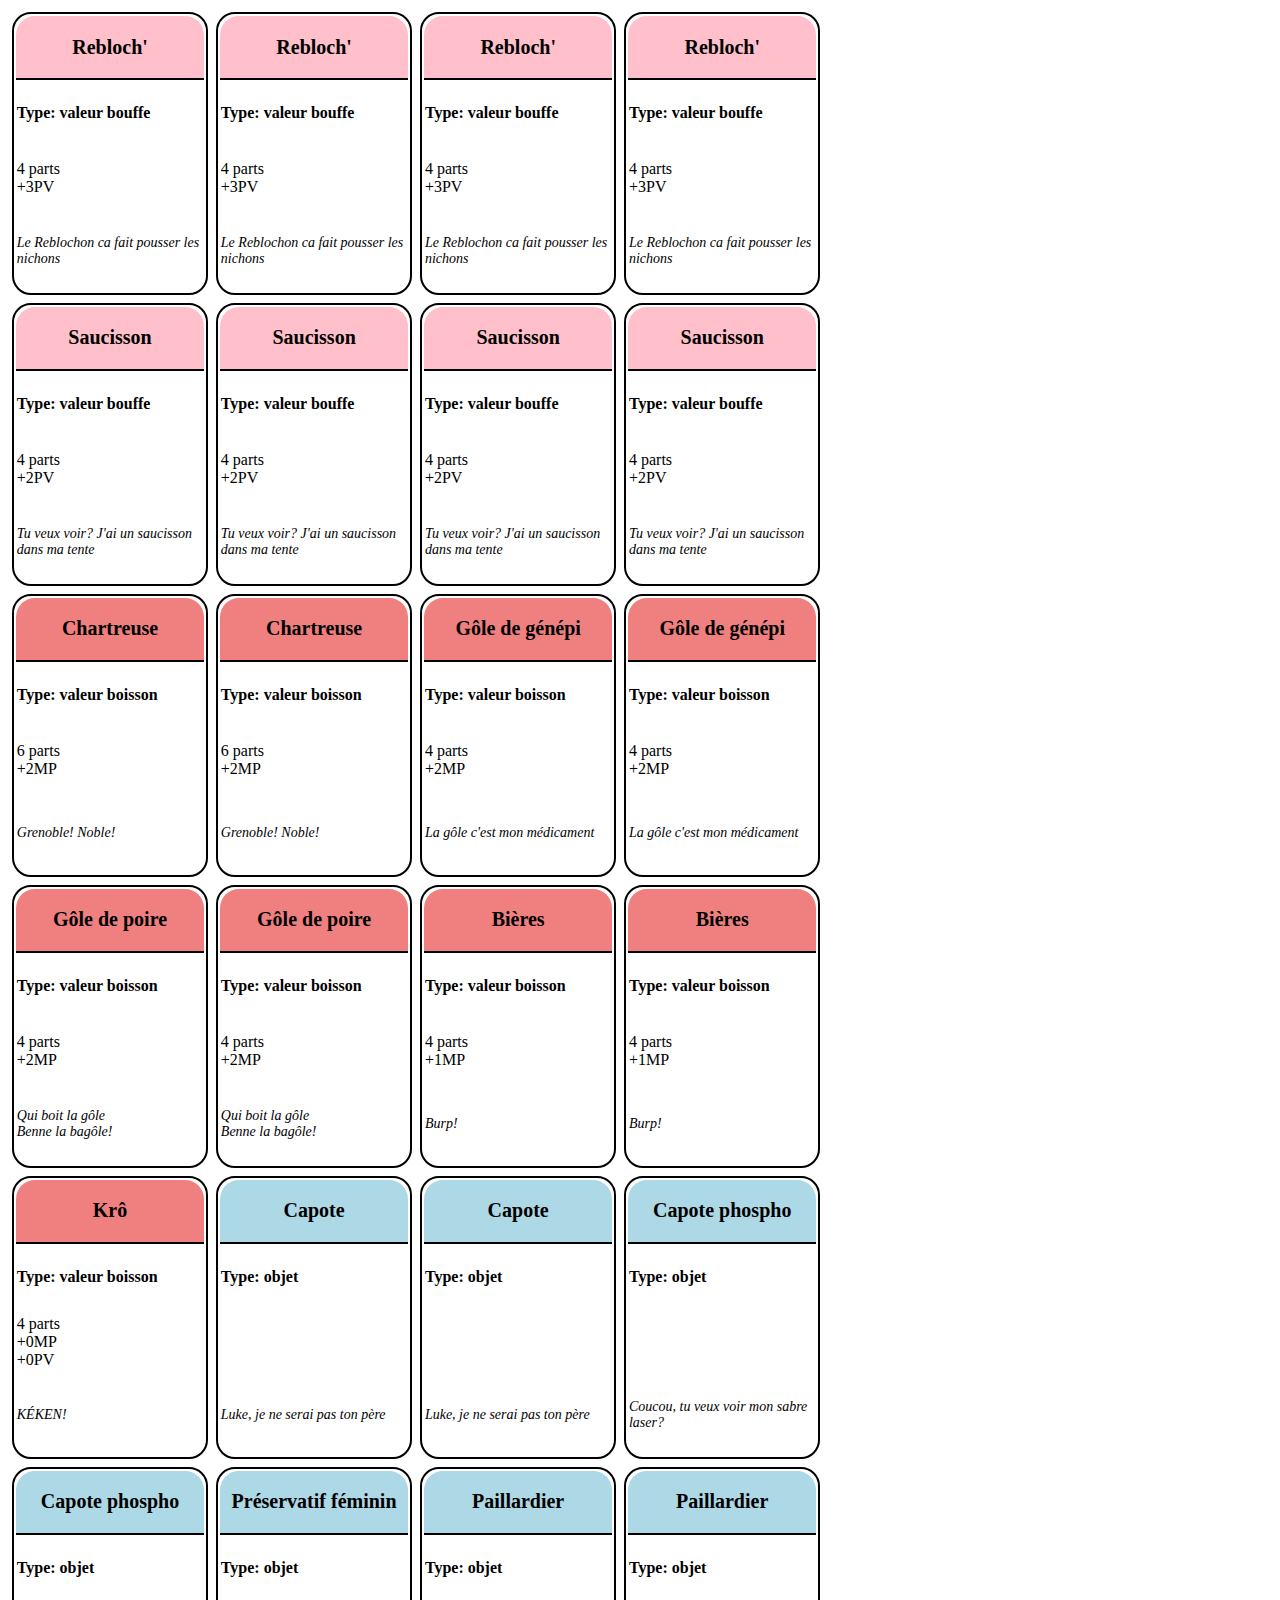
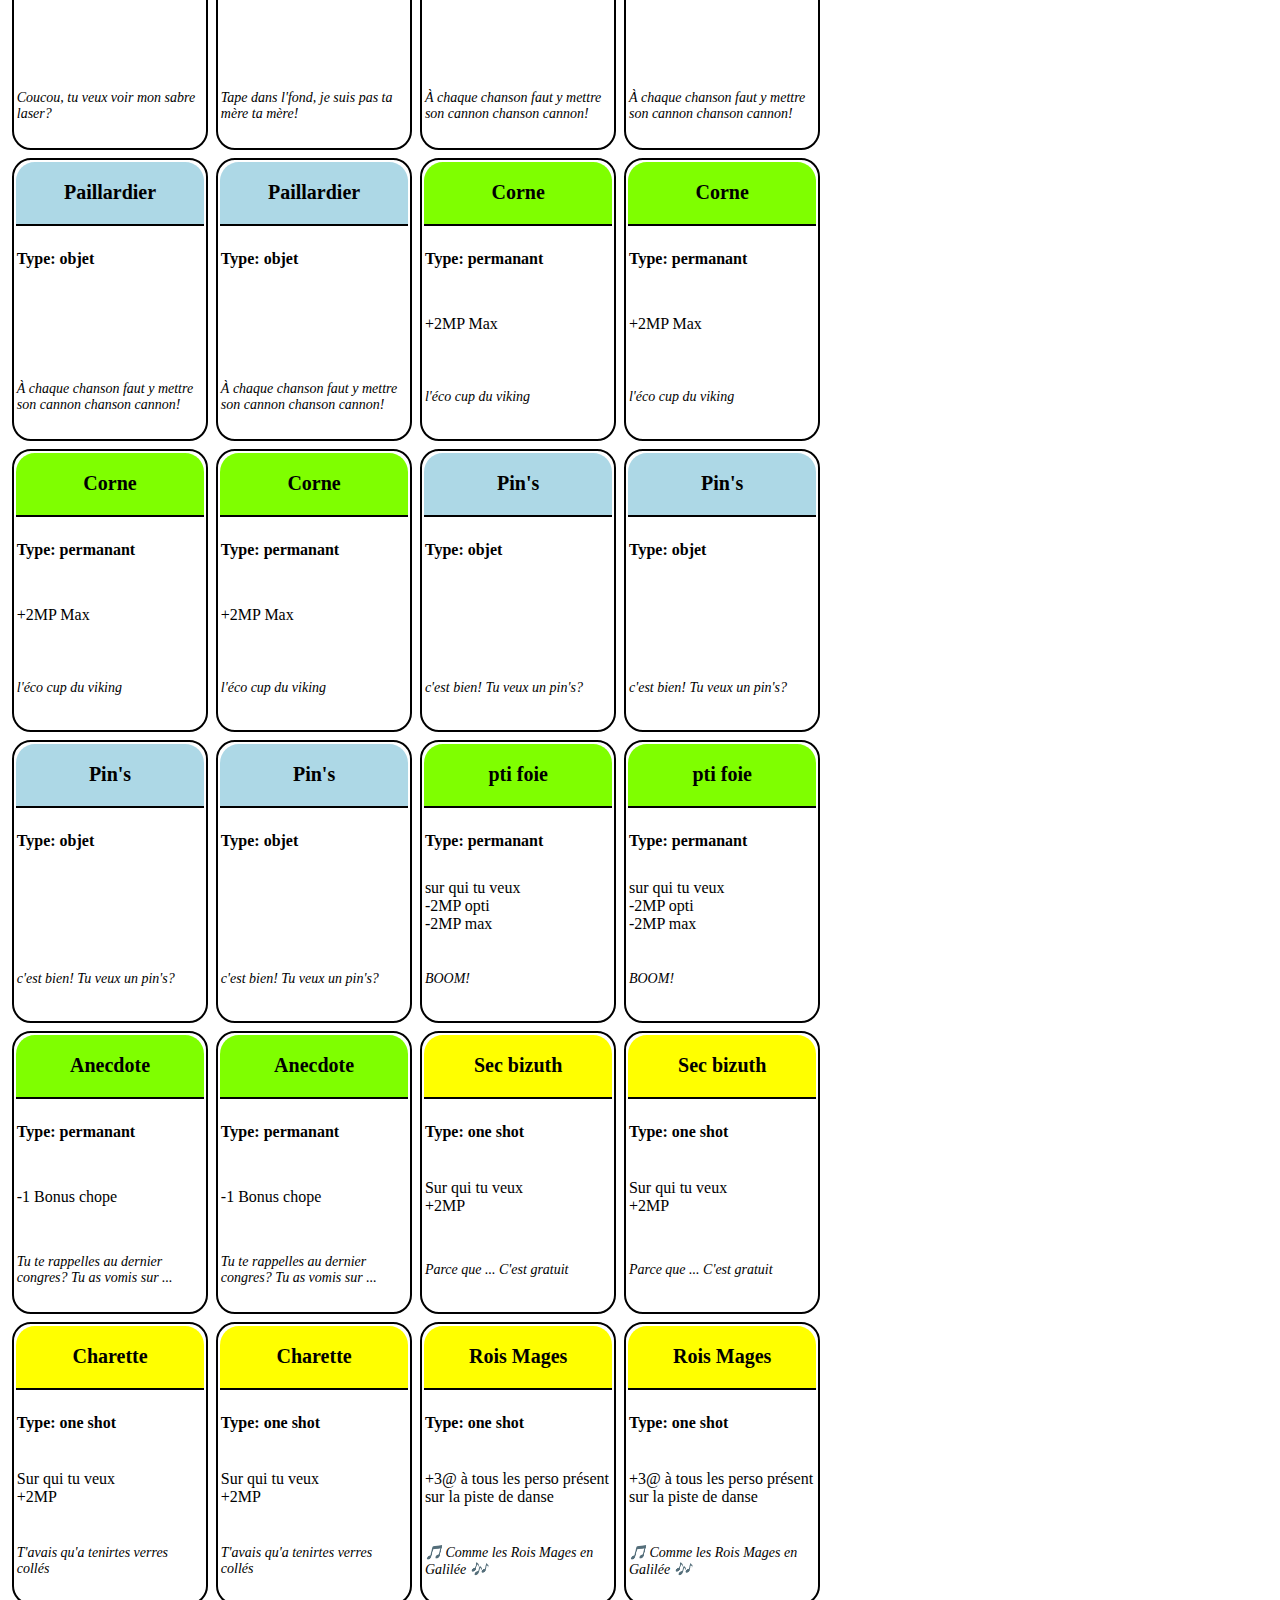
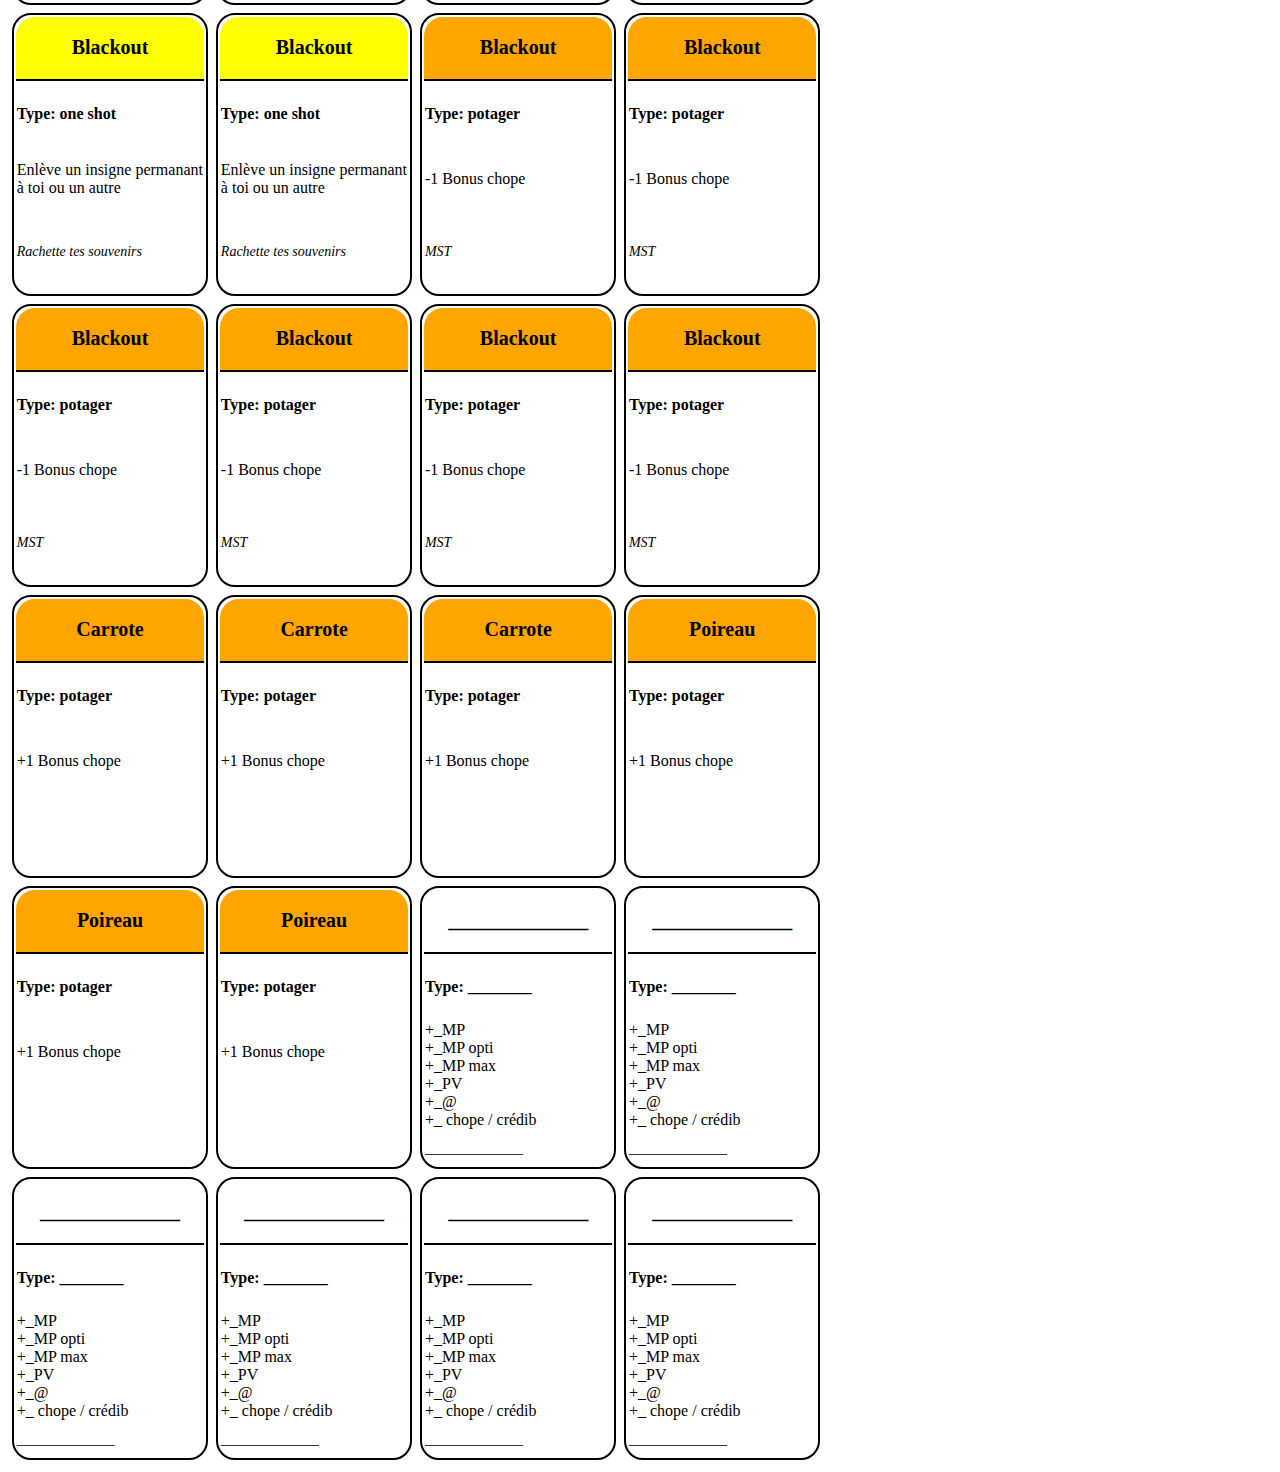
==== commit 4f33de09: "big refactor cartes" ====
--- a/cartes.html
+++ b/cartes.html
@@ -2,341 +2,233 @@
 <html lang="fr">
 
 <head>
-    <title>Cartes Soluche papier</title>
+    <title>Soluche - Cartes</title>
     <meta charset="utf-8">
-    <style>
-        .carte {
-            width: 4cm;
-            height: 5cm;
-            border-radius: 0.5cm;
-            border-style: solid;
-            border-width: 2px;
-            border-color: black;
-            display: inline-block;
-            margin: 0.1cm;
-            page-break-inside: avoid;
-            font-size: 14px;
-        }
-        th {
-            border-bottom-style: solid;
-            border-bottom-width: 2px;
-            border-bottom-color: black;
-        }
-        i {
-            font-size: 12px;
-        }
-        body {
-            width: 17.4cm;
-        }
-        </style>
+    <link rel="stylesheet" href="carte.css">
     </head>
     <body id="body">
 
     </body>
+    <script src="Card.js"></script>
     <script>
 
-let cardList = [];
-
-const rebloch = {
-    title: 'Rebloch\'',
-    line1: 'TYPE: item valeur',
-    line2: '4 parts',
-    line3: '<i>Le Reblochon</i>',
-    line4: '<i>ca fait pousser</i>',
-    line5: '<i>les nichons</i>',
+let Rebloch = new Card(
+    'Rebloch\'',
+    'valeur bouffe',
+    '4 parts<br />+3PV',
+    'Le Reblochon ca fait pousser les nichons'
+);
+
+let Saucisson = new Card(
+    'Saucisson',
+    'valeur bouffe',
+    '4 parts<br />+2PV',
+    'Tu veux voir? J\'ai un saucisson dans ma tente'
+);
+
+let genepi = new Card(
+    'Gôle de génépi',
+    'valeur boisson',
+    '4 parts<br />+2MP',
+    'La gôle c\'est mon médicament'
+);
+
+let Chartreuse = new Card(
+    'Chartreuse',
+    'valeur boisson',
+    '6 parts<br />+2MP',
+    'Grenoble! Noble!'
+);
+
+let poire = new Card(
+    'Gôle de poire',
+    'valeur boisson',
+    '4 parts<br />+2MP',
+    'Qui boit la gôle<br />Benne la bagôle!'
+);
+
+let Biere = new Card(
+    'Bières',
+    'valeur boisson',
+    '4 parts<br />+1MP',
+    'Burp!'
+);
+
+let Kro = new Card(
+    'Krô',
+    'valeur boisson',
+    '4 parts<br />+0MP<br />+0PV',
+    'KÉKEN!'
+);
+
+let Capote = new Card(
+    'Capote',
+    'objet',
+    '',
+    'Luke, je ne serai pas ton père'
+);
+
+
+let CapotePhospho = new Card(
+    'Capote phospho',
+    'objet',
+    '',
+    'Coucou, tu veux voir mon sabre laser?'
+);
+
+
+let PreservatifF = new Card(
+    'Préservatif féminin',
+    'objet',
+    '',
+    'Tape dans l\'fond, je suis pas ta mère ta mère!'
+);
+
+let Paillardier = new Card(
+    'Paillardier',
+    'objet',
+    '',
+    'À chaque chanson faut y mettre son cannon chanson cannon!'
+);
+
+let Pins = new Card(
+    'Pin\'s',
+    'objet',
+    '',
+    'c\'est bien! Tu veux un pin\'s?'
+);
+
+let Corne = new Card(
+    'Corne',
+    'permanant',
+    '+2MP Max',
+    'l\'éco cup du viking'
+);
+
+let ptiFoie = new Card(
+    'pti foie',
+    'permanant',
+    'sur qui tu veux<br />-2MP opti<br />-2MP max',
+    'BOOM!'
+);
+
+let Anecdote = new Card(
+    'Anecdote',
+    'permanant',
+    '-1 Bonus chope',
+    'Tu te rappelles au dernier congres? Tu as vomis sur ...'
+);
+
+// one shot
+let SecBizuth = new Card(
+    'Sec bizuth',
+    'one shot',
+    'Sur qui tu veux<br />+2MP',
+    'Parce que ... C\'est gratuit'
+);
+
+let charette = new Card(
+    'Charette',
+    'one shot',
+    'Sur qui tu veux<br />+2MP',
+    'T\'avais qu\'a tenirtes verres collés'
+);
+
+let RoisMages = new Card(
+    'Rois Mages',
+    'one shot',
+    '+3@ à tous les perso présent sur la piste de danse',
+    '🎵 Comme les Rois Mages en Galilée 🎶'
+);
+
+let blackout = new Card(
+    'Blackout',
+    'one shot',
+    'Enlève un insigne permanant à toi ou un autre',
+    'Rachette tes souvenirs'
+);
+
+let Crabe = new Card(
+    'Blackout',
+    'potager',
+    '-1 Bonus chope',
+    'MST'
+);
+
+let Carrote = new Card(
+    'Carrote',
+    'potager',
+    '+1 Bonus chope',
+    ''
+);
+
+let Poireau = new Card(
+    'Poireau',
+    'potager',
+    '+1 Bonus chope',
+    ''
+);
+
+let vide = new Card(
+    '______________',
+    '________',
+    '+_MP<br />+_MP opti<br />+_MP max<br />+_PV<br />+_@<br />+_ chope / crédib<br />',
+    '______________'
+);
+
+let cardGroup= {
+    valeur_bouffe: [
+        { card: Rebloch,        number: 4 },
+        { card: Saucisson,      number: 4 },
+    ],
+    valeur_boisson: [
+        { card: Chartreuse,     number: 2 },
+        { card: genepi,         number: 2 },
+        { card: poire,          number: 2 },
+        { card: Biere,          number: 2 },
+        { card: Kro,            number: 1 },
+    ],
+    objets: [
+        { card: Capote,         number: 2 },
+        { card: CapotePhospho,  number: 2 },
+        { card: PreservatifF,   number: 1 },
+        { card: Paillardier,    number: 4 },
+    ],
+    permanant: [
+        { card: Corne,          number: 4 },
+        { card: Pins,           number: 4 },
+        { card: ptiFoie,        number: 2 },
+        { card: Anecdote,       number: 2 },
+    ],
+    one_shot: [
+        { card: SecBizuth,      number: 2 },
+        { card: charette,       number: 2 },
+        { card: RoisMages,      number: 2 },
+        { card: blackout,       number: 2 },
+    ],
+    potager: [
+        { card: Crabe,          number: 6 },
+        { card: Carrote,        number: 3 },
+        { card: Poireau,        number: 3 },
+    ],
+    vide: [
+        { card: vide,           number: 6 },
+    ]
 };
-for (let time = 0; time < 4; time++) {
-    cardList.push(rebloch);
+let total = 0;
+for (const cardGroupKey in cardGroup) {
+    let cards = cardGroup[cardGroupKey];
+    let sum = 0;
+    for (const card of cards) {
+        for (let i = 0; i < card.number; i++) {
+            card.card.show();
+        }
+        sum += card.number;
+    }
+    console.log(sum, cardGroupKey);
+    total += sum;
 }
-
-const saucisson = {
-    title: 'Saucisson',
-    line1: 'TYPE: item valeur',
-    line2: '4 parts',
-    line3: '<i>Tu viens?</i>',
-    line4: '<i>J\'ai un saucisson</i>',
-    line5: '<i>dans ma tente</i>\'',
-};
-for (let time = 0; time < 4; time++) {
-    cardList.push(saucisson);
-}
-
-const genepi = {
-    title: 'Gôle de génépi',
-    line1: 'TYPE: item valeur',
-    line2: '4 parts',
-    line3: '',
-    line4: '<i>La gôle</i>',
-    line5: '<i>c\'est mon médicament</i>',
-};
-for (let time = 0; time < 2; time++) {
-    cardList.push(genepi);
-}
-
-const chartreuse = {
-    title: 'Chartreuse',
-    line1: 'TYPE: item valeur',
-    line2: '6 parts',
-    line3: '',
-    line4: '<i>Grenoble</i>',
-    line5: '<i>Noble!</i>',
-};
-for (let time = 0; time < 2; time++) {
-    cardList.push(chartreuse);
-}
-
-const poire = {
-    title: 'Gôle de poire',
-    line1: 'TYPE: item valeur',
-    line2: '4 parts',
-    line3: '',
-    line4: '<i>qui boit la gôle</i>',
-    line5: '<i>Benne la bagôle</i>',
-};
-for (let time = 0; time < 2; time++) {
-    cardList.push(poire);
-}
-
-const bieres = {
-    title: 'Bières',
-    line1: 'TYPE: item valeur',
-    line2: '3 parts',
-    line3: '<i>Kéken</i>',
-    line4: '<i>Tu ne le sais pas</i>',
-    line5: '<i>Mais tu est déjà sous</i>',
-};
-for (let time = 0; time < 2; time++) {
-    cardList.push(bieres);
-}
-
-const capote = {
-    title: 'Capote',
-    line1: 'TYPE: item',
-    line2: '<i></i>',
-    line3: '<i>Luke,</i>',
-    line4: '<i>je ne serai pas</i>',
-    line5: '<i>ton père</i>',
-};
-for (let time = 0; time < 2; time++) {
-    cardList.push(capote);
-}
-
-const capotePH = {
-    title: 'Capote phospho',
-    line1: 'TYPE: item',
-    line2: '<i></i>',
-    line3: '<i>coucou,</i>',
-    line4: '<i>Tu veux voir</i>',
-    line5: '<i>Mon sabre laser?</i>',
-};
-for (let time = 0; time < 1; time++) {
-    cardList.push(capotePH);
-}
-
-const capoteFem = {
-    title: 'Préservatif féminin',
-    line1: 'TYPE: item',
-    line2: '<i></i>',
-    line3: '<i>tape dans l\'fond,</i>',
-    line4: '<i>je suis pas ta mère</i>',
-    line5: '<i>ta mère</i>',
-};
-for (let time = 0; time < 1; time++) {
-    cardList.push(capoteFem);
-}
-
-const paillardier = {
-    title: 'Paillardier',
-    line1: 'TYPE: item',
-    line2: '<i>À chaque chanson</i>',
-    line3: '<i>faut y mettre</i>',
-    line4: '<i>son cannon</i>',
-    line5: '<i>chanson cannon!</i>',
-};
-for (let time = 0; time < 4; time++) {
-    cardList.push(paillardier);
-}
-
-const pins = {
-    title: 'Pin\'s',
-    line1: 'TYPE: item',
-    line2: '<i></i>',
-    line3: '<i></i>',
-    line4: '<i>c\'est bien</i>',
-    line5: '<i>Tu veux un pin\'s?</i>',
-};
-for (let time = 0; time < 8; time++) {
-    cardList.push(pins);
-}
-
-const corne = {
-    title: 'Corne',
-    line1: 'TYPE: item permanant',
-    line2: '+2MP Max',
-    line3: '',
-    line4: '<i>l\'éco cup</i>',
-    line5: '<i>du viking</i>',
-};
-for (let time = 0; time < 1; time++) {
-    cardList.push(corne);
-}
-
-const ptiFoie = {
-    title: 'pti foie',
-    line1: 'TYPE: item permanant',
-    line2: 'sur qui tu veux',
-    line3: '-2MP opti',
-    line4: '-2MP max',
-    line5: '<i>BOOM!</i>',
-};
-for (let time = 0; time < 2; time++) {
-    cardList.push(ptiFoie);
-}
-
-const Anecdote = {
-    title: 'Anecdote de congrès',
-    line1: 'TYPE: item permanant',
-    line2: '-1 Bonus chope',
-    line3: '<i>Tu te rappelles</i>',
-    line4: '<i>au dernier congres</i>',
-    line5: '<i>Tu as vomis sur ...</i>',
-};
-for (let time = 0; time < 2; time++) {
-    cardList.push(Anecdote);
-}
-
-// one shot
-const secBizuth = {
-    title: 'Sec bizuth',
-    line1: 'TYPE: one shot',
-    line2: 'sur qui tu veux',
-    line3: '+2MP',
-    line4: '<i>Parce que ...</i>',
-    line5: '<i>C\'est gratuit</i>',
-};
-for (let time = 0; time < 2; time++) {
-    cardList.push(secBizuth);
-}
-
-const charette = {
-    title: 'charette',
-    line1: 'TYPE: one shot',
-    line2: 'sur qui tu veux',
-    line3: '+2MP',
-    line4: '<i>t\'avais qu\'a tenir</i>',
-    line5: '<i>tes verres collés</i>',
-};
-for (let time = 0; time < 2; time++) {
-    cardList.push(charette);
-}
-
-const roisMages = {
-    title: 'Rois Mages',
-    line1: 'TYPE: one shot',
-    line2: '+3@ à tous les',
-    line3: 'perso présent sur',
-    line4: 'la piste de danse',
-    line5: '<i>🎵 Comme les Rois Mages en Galilée 🎶</i>',
-};
-for (let time = 0; time < 2; time++) {
-    cardList.push(roisMages);
-}
-
-const blackout = {
-    title: 'blackout',
-    line1: 'TYPE: one shot',
-    line2: 'enlève un',
-    line3: 'insigne permanant',
-    line4: 'à toi ou un autre',
-    line5: '<i>rachette tes souvenirs</i>',
-};
-for (let time = 0; time < 2; time++) {
-    cardList.push(blackout);
-}
-
-// cartes hors pioche
-const crabe = {
-    title: 'Crabe',
-    line1: 'TYPE: item permanant',
-    line2: '-1 Bonus chope',
-    line3: '',
-    line4: 'MST',
-    line5: '',
-};
-for (let time = 0; time < 6; time++) {
-    cardList.push(crabe);
-}
-
-const Carrote = {
-    title: 'Carrote',
-    line1: 'TYPE: item permanant',
-    line2: '+1 Bonus chope',
-    line3: '',
-    line4: '',
-    line5: 'Potager',
-};
-for (let time = 0; time < 3; time++) {
-    cardList.push(Carrote);
-}
-
-const Poireau = {
-    title: 'Poireau',
-    line1: 'TYPE: item permanant',
-    line2: '+1 Bonus chope',
-    line3: '',
-    line4: '',
-    line5: 'Potager',
-};
-for (let time = 0; time < 3; time++) {
-    cardList.push(Poireau);
-}
-
-const vide = {
-    title: '______________',
-    line1: 'TYPE: ________',
-    line2: '+_MP opti/max',
-    line3: '+_PV',
-    line4: '+_@',
-    line5: '+_ chope / crédib',
-};
-for (let time = 0; time < 23; time++) {
-    cardList.push(vide);
-}
-
-
-function buildCard(card) {
-    return '' +
-        '<table class="carte">' +
-        '    <thead>' +
-        '        <tr>' +
-        '           <th>' + card.title + '</th>' +
-        '        </tr>' +
-        '   </thead>' +
-        '   <tbody>' +
-        '       <tr>' +
-        '           <td>' + card.line1 + '</td>' +
-        '       </tr>' +
-        '       <tr>' +
-        '           <td>' + card.line2 + '</td>' +
-        '       </tr>' +
-        '       <tr>' +
-        '           <td>' + card.line3 + '</td>' +
-        '       </tr>' +
-        '       <tr>' +
-        '           <td>' + card.line4 + '</td>' +
-        '       </tr>' +
-        '       <tr>' +
-        '           <td>' + card.line5 + '</td>' +
-        '       </tr>' +
-        '</tbody>' +
-        '</table>';
-}
-
-let html = '';
-for (const card of cardList) {
-    html += buildCard(card)
-}
-
-document.getElementById('body').innerHTML = html;
+console.log(total, "total");
+
     </script>
 </html>--- a/carte.css
+++ b/carte.css
@@ -0,0 +1,67 @@
+.carte {
+    width: 52mm;
+    height: 75mm;
+    border-radius: 0.5cm;
+    border-style: solid;
+    border-width: 2px;
+    border-color: black;
+    display: inline-table;
+    margin: 1mm;
+    page-break-inside: avoid;
+    font-size: 10px;
+}
+
+.title {
+    font-size: 20px;
+    height: 16mm;
+}
+.type {
+    height: 16mm;
+    font-size: 16px;
+    font-weight: bold;
+}
+.info {
+    height: 16mm;
+    font-size: 16px;
+}
+.description {
+    font-size: 14px;
+    font-style: italic;
+}
+
+.type_valeur_bouffe th {
+    background-color: pink;
+}
+.type_valeur_boisson th {
+    background-color: lightcoral;
+}
+.type_objet th {
+    background-color: lightblue;
+}
+
+.type_permanant th {
+    background-color: chartreuse;
+}
+
+.type_one_shot th {
+    background-color: yellow;
+}
+
+.type_potager th {
+    background-color: orange;
+}
+
+.type_pnj th {
+    background-color: lightgray;
+}
+
+th {
+    border-top-right-radius: 0.5cm;
+    border-top-left-radius: 0.5cm;
+    border-bottom-style: solid;
+    border-bottom-width: 2px;
+    border-bottom-color: black;
+}
+body {
+    width: 220mm;
+}
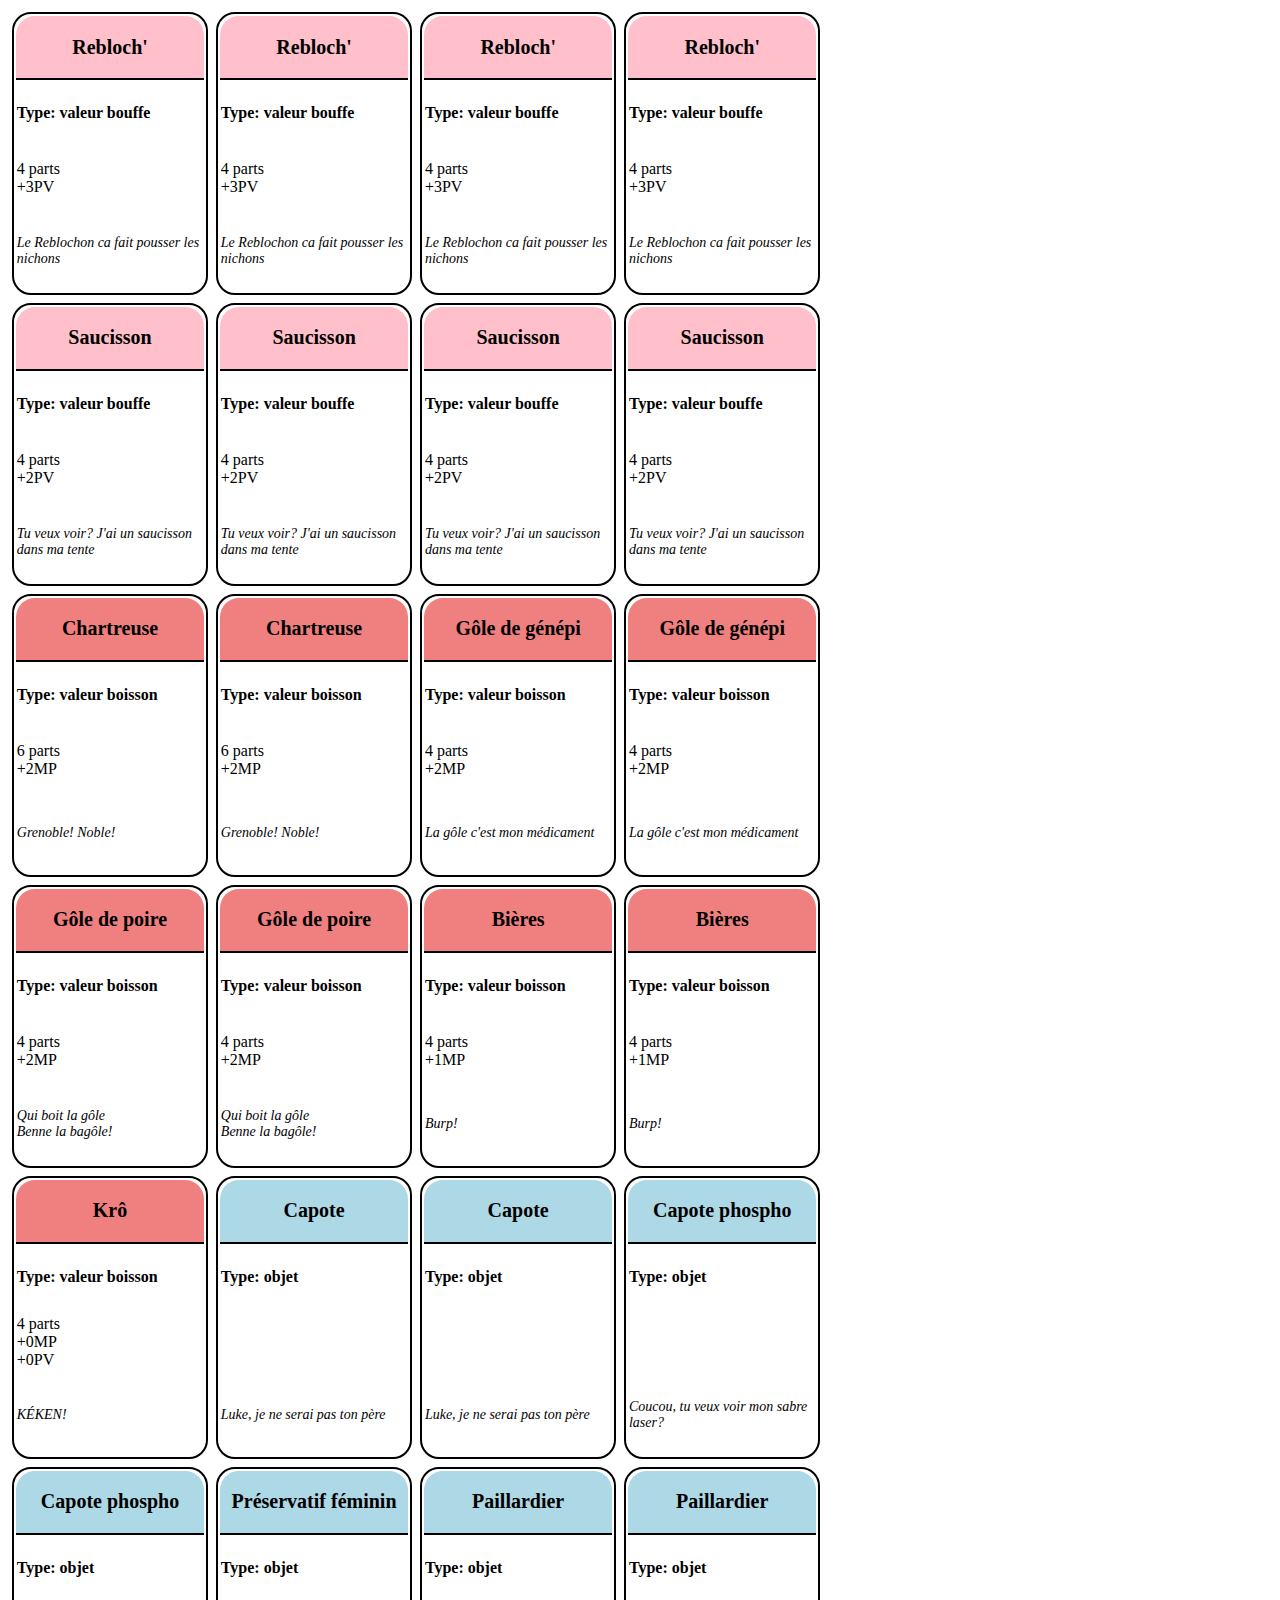
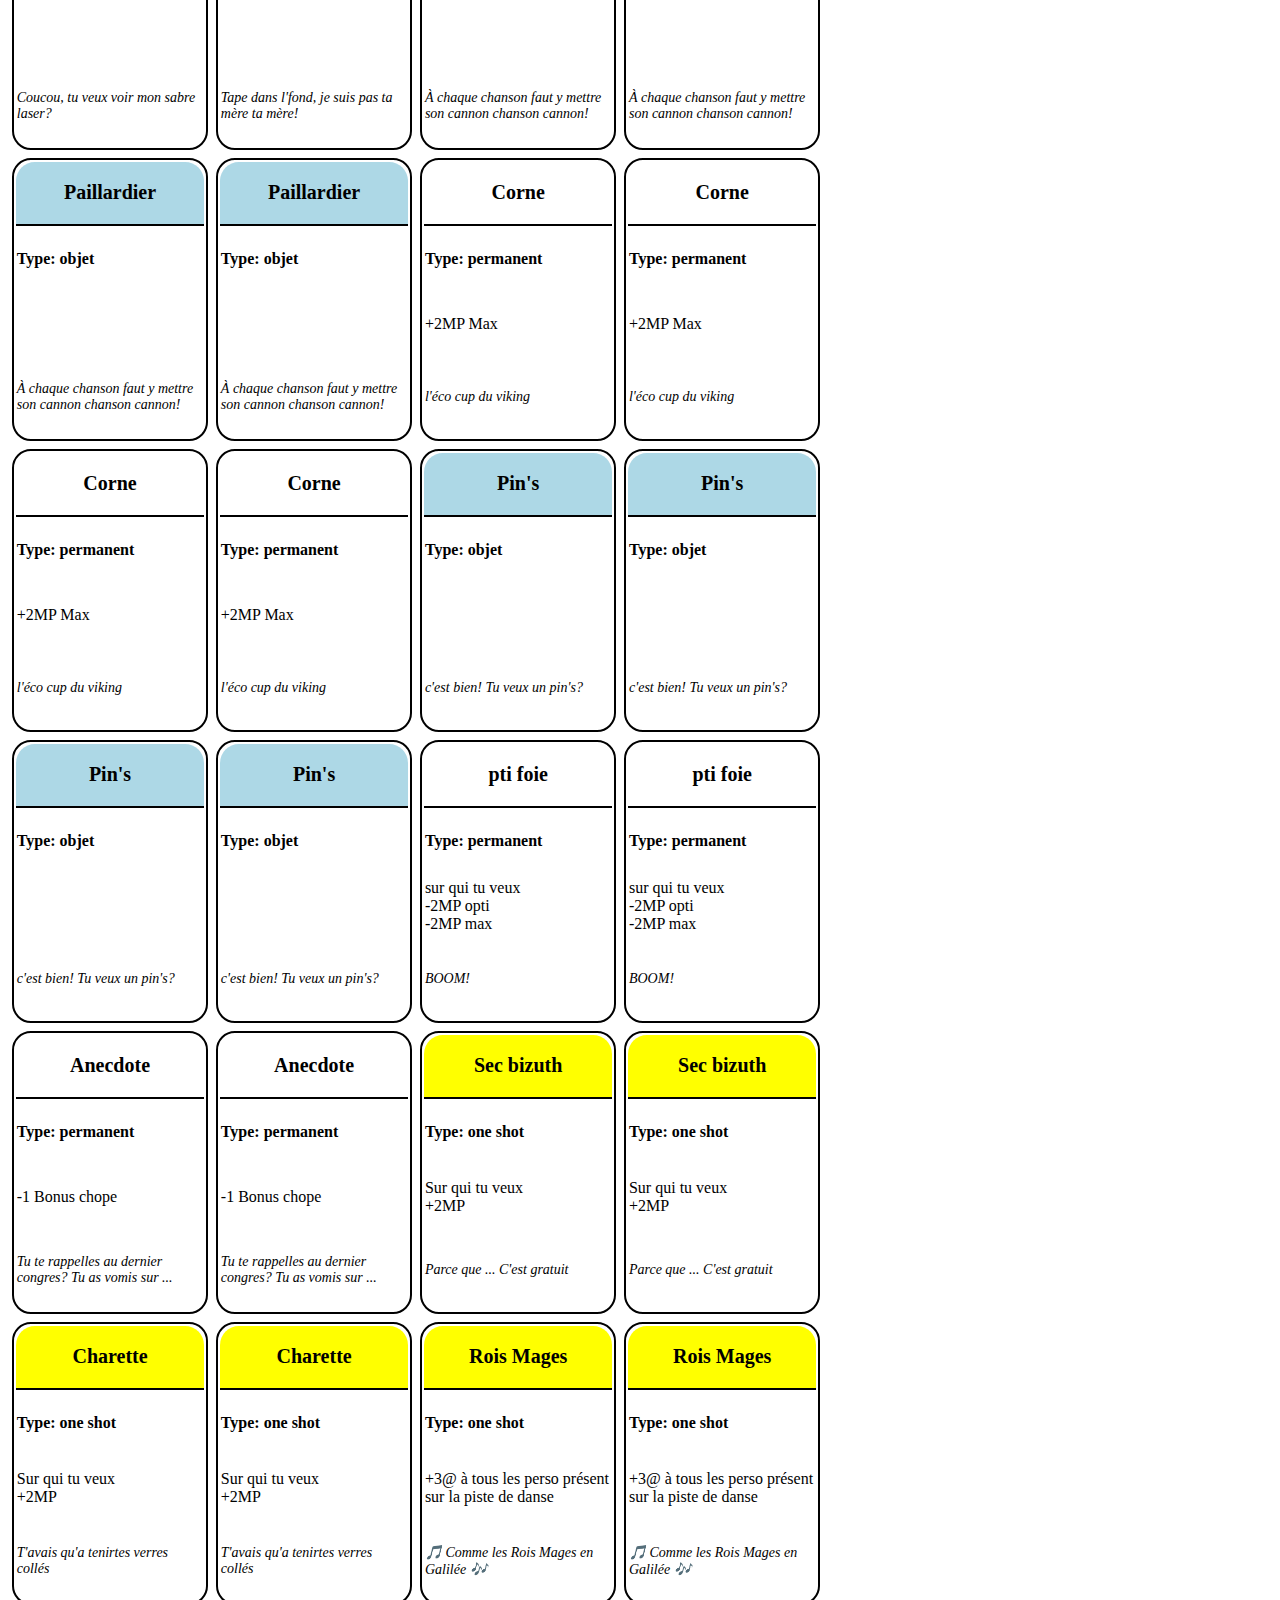
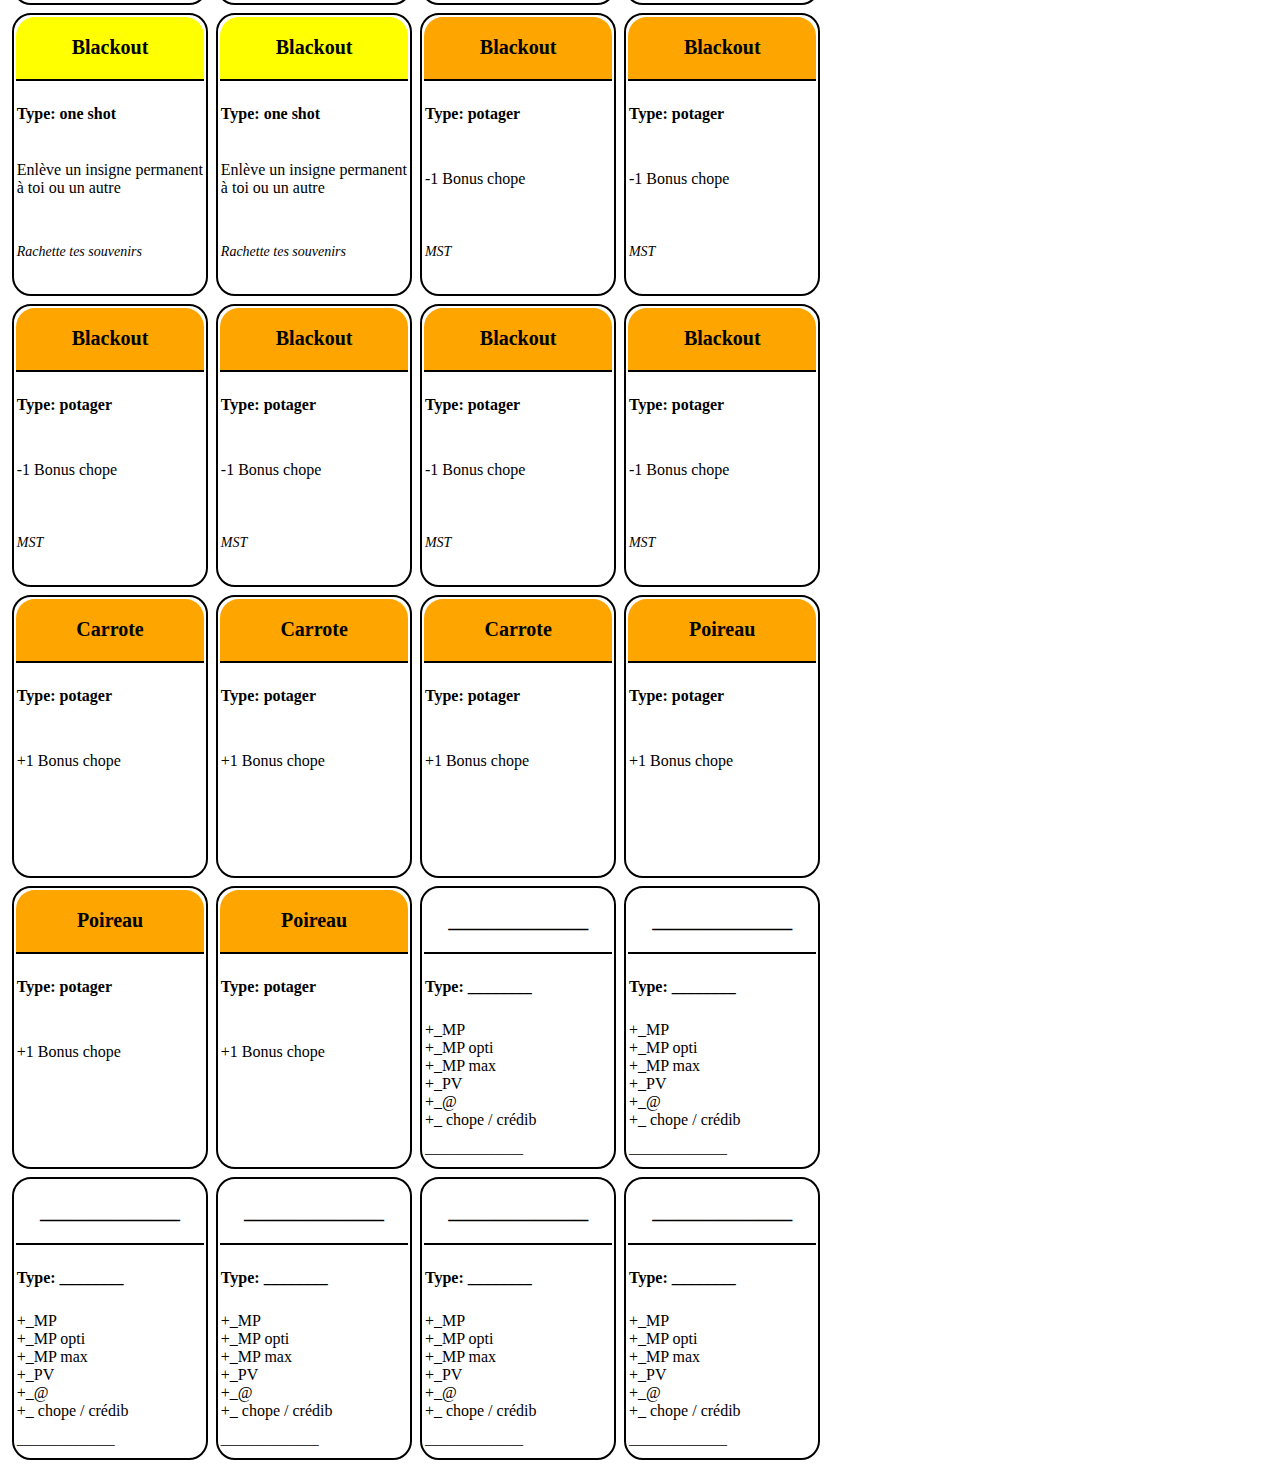
==== commit cb8e6db9: "update card number" ====
--- a/cartes.html
+++ b/cartes.html
@@ -100,21 +100,21 @@
 
 let Corne = new Card(
     'Corne',
-    'permanant',
+    'permanent',
     '+2MP Max',
     'l\'éco cup du viking'
 );
 
 let ptiFoie = new Card(
     'pti foie',
-    'permanant',
+    'permanent',
     'sur qui tu veux<br />-2MP opti<br />-2MP max',
     'BOOM!'
 );
 
 let Anecdote = new Card(
     'Anecdote',
-    'permanant',
+    'permanent',
     '-1 Bonus chope',
     'Tu te rappelles au dernier congres? Tu as vomis sur ...'
 );
@@ -144,7 +144,7 @@
 let blackout = new Card(
     'Blackout',
     'one shot',
-    'Enlève un insigne permanant à toi ou un autre',
+    'Enlève un insigne permanent à toi ou un autre',
     'Rachette tes souvenirs'
 );
 
@@ -194,7 +194,7 @@
         { card: PreservatifF,   number: 1 },
         { card: Paillardier,    number: 4 },
     ],
-    permanant: [
+    permanent: [
         { card: Corne,          number: 4 },
         { card: Pins,           number: 4 },
         { card: ptiFoie,        number: 2 },
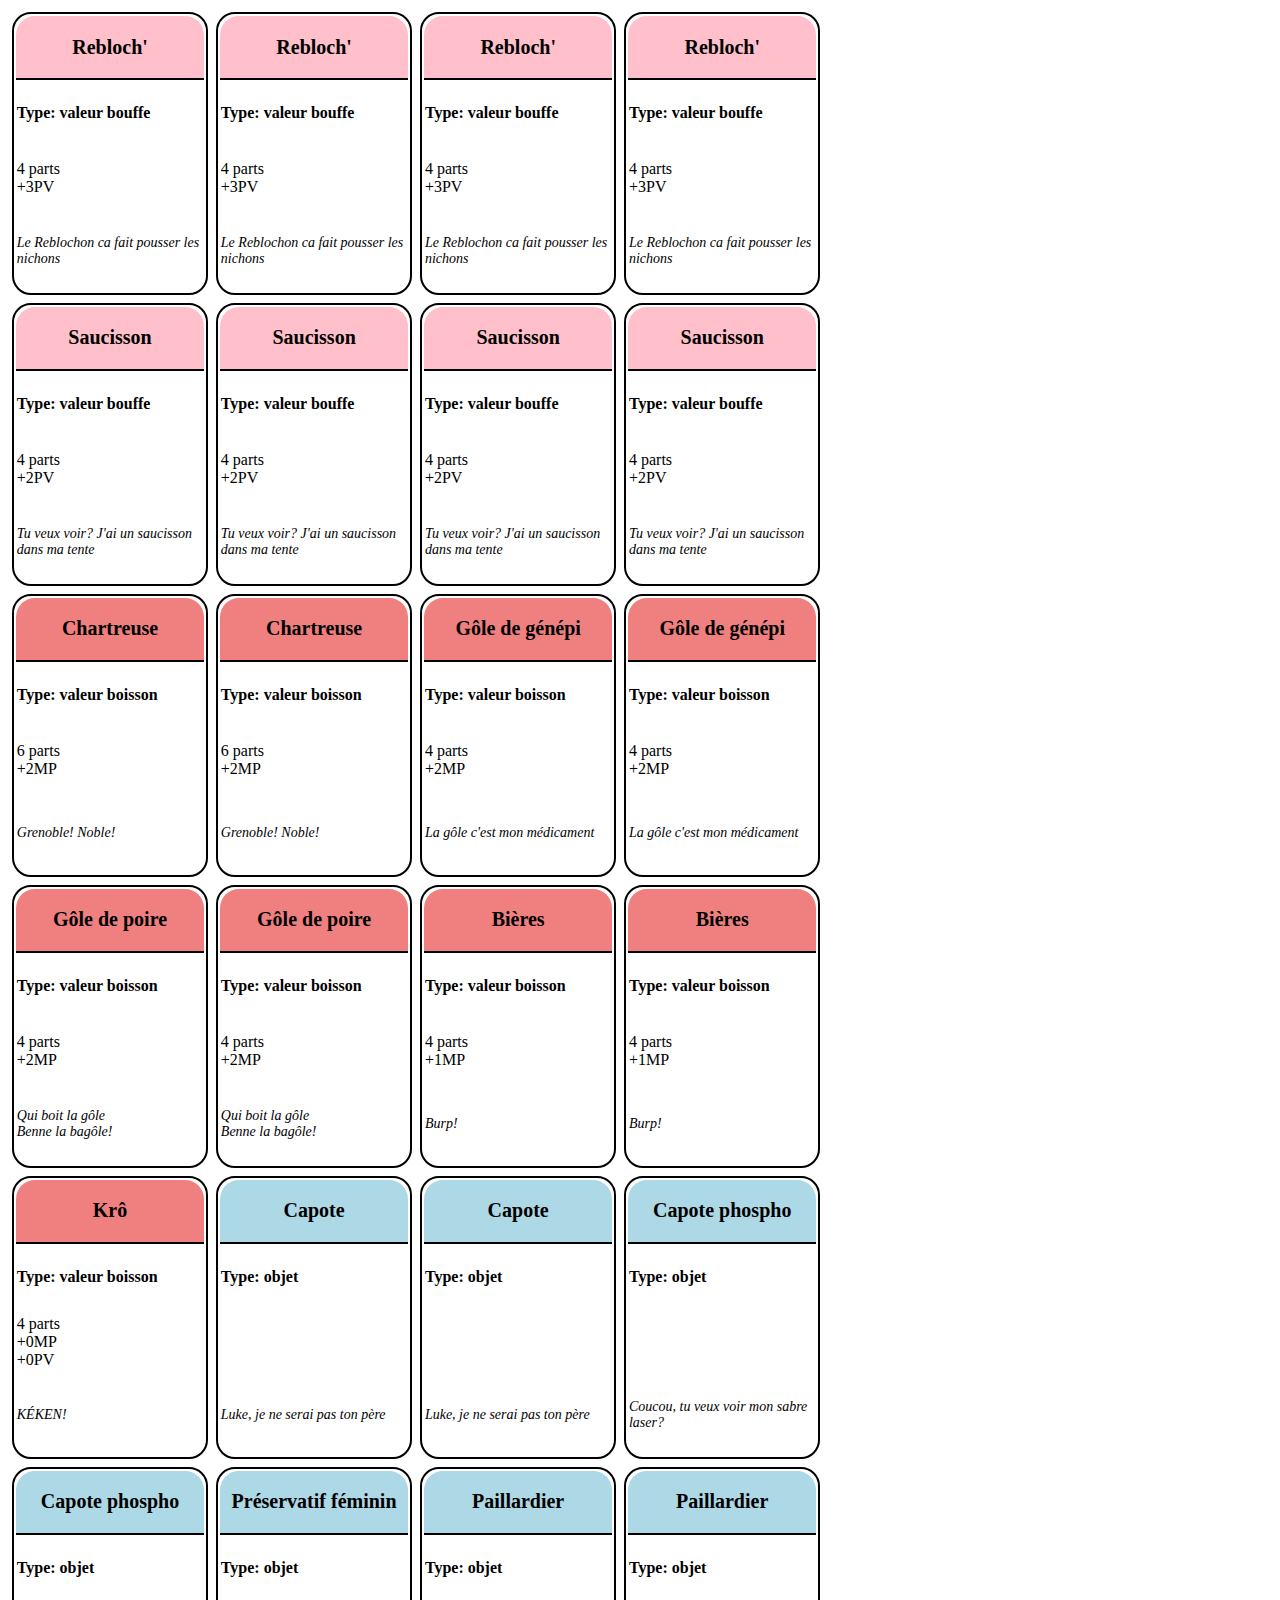
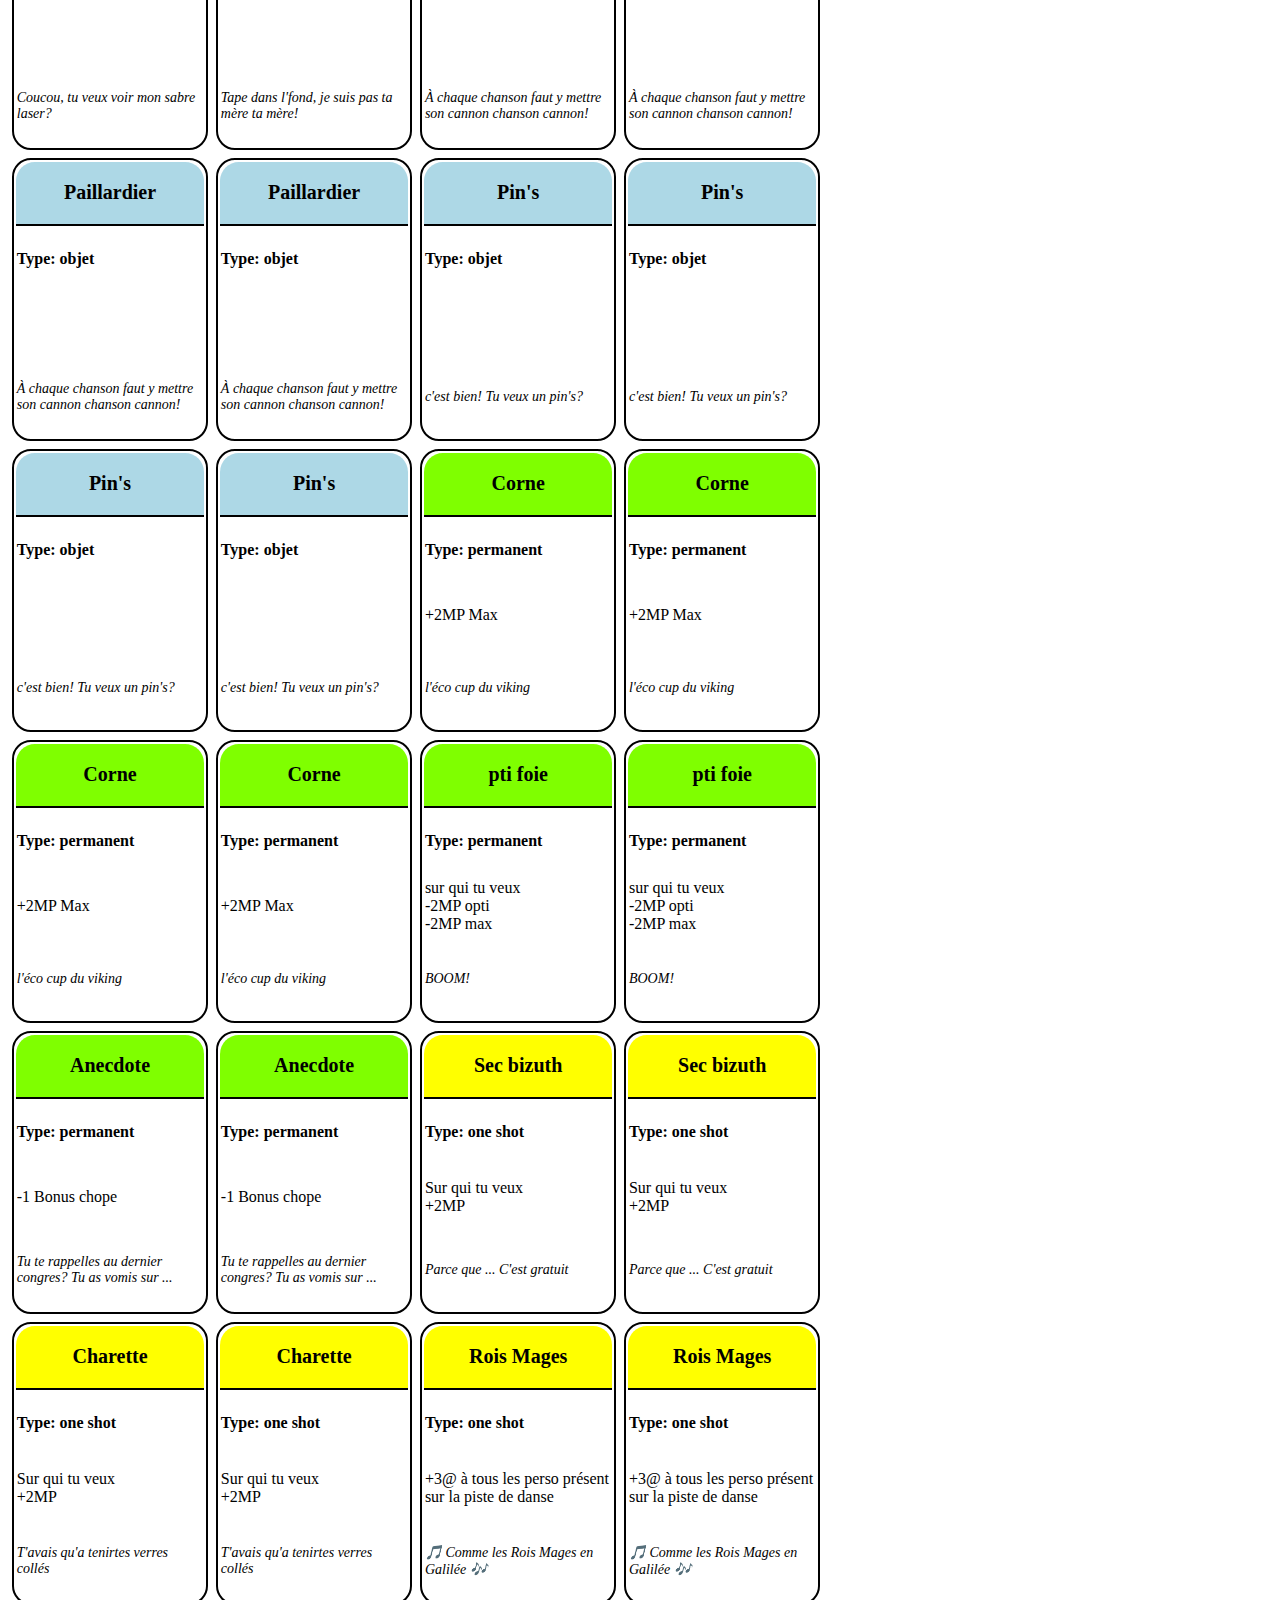
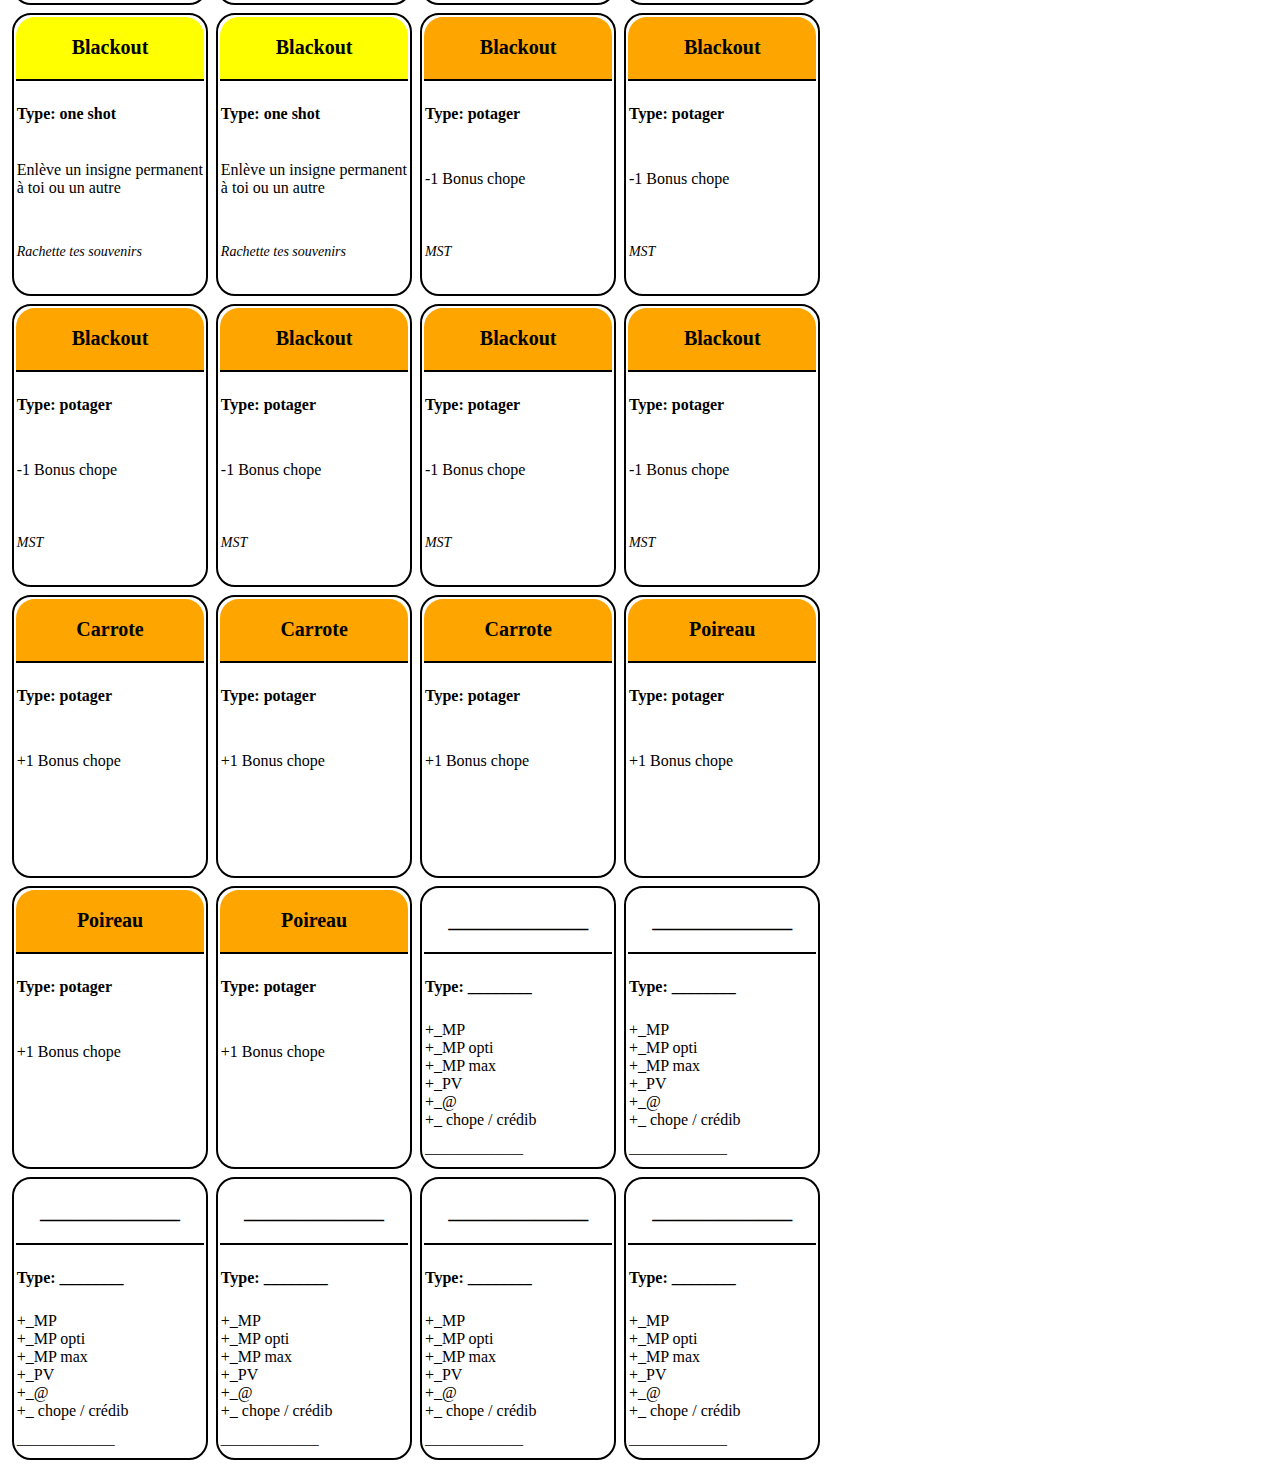
==== commit 4fc9ca10: "update card number" ====
--- a/cartes.html
+++ b/cartes.html
@@ -193,10 +193,10 @@
         { card: CapotePhospho,  number: 2 },
         { card: PreservatifF,   number: 1 },
         { card: Paillardier,    number: 4 },
+        { card: Pins,           number: 4 },
     ],
     permanent: [
         { card: Corne,          number: 4 },
-        { card: Pins,           number: 4 },
         { card: ptiFoie,        number: 2 },
         { card: Anecdote,       number: 2 },
     ],
--- a/carte.css
+++ b/carte.css
@@ -39,7 +39,7 @@
     background-color: lightblue;
 }
 
-.type_permanant th {
+.type_permanent th {
     background-color: chartreuse;
 }
 
